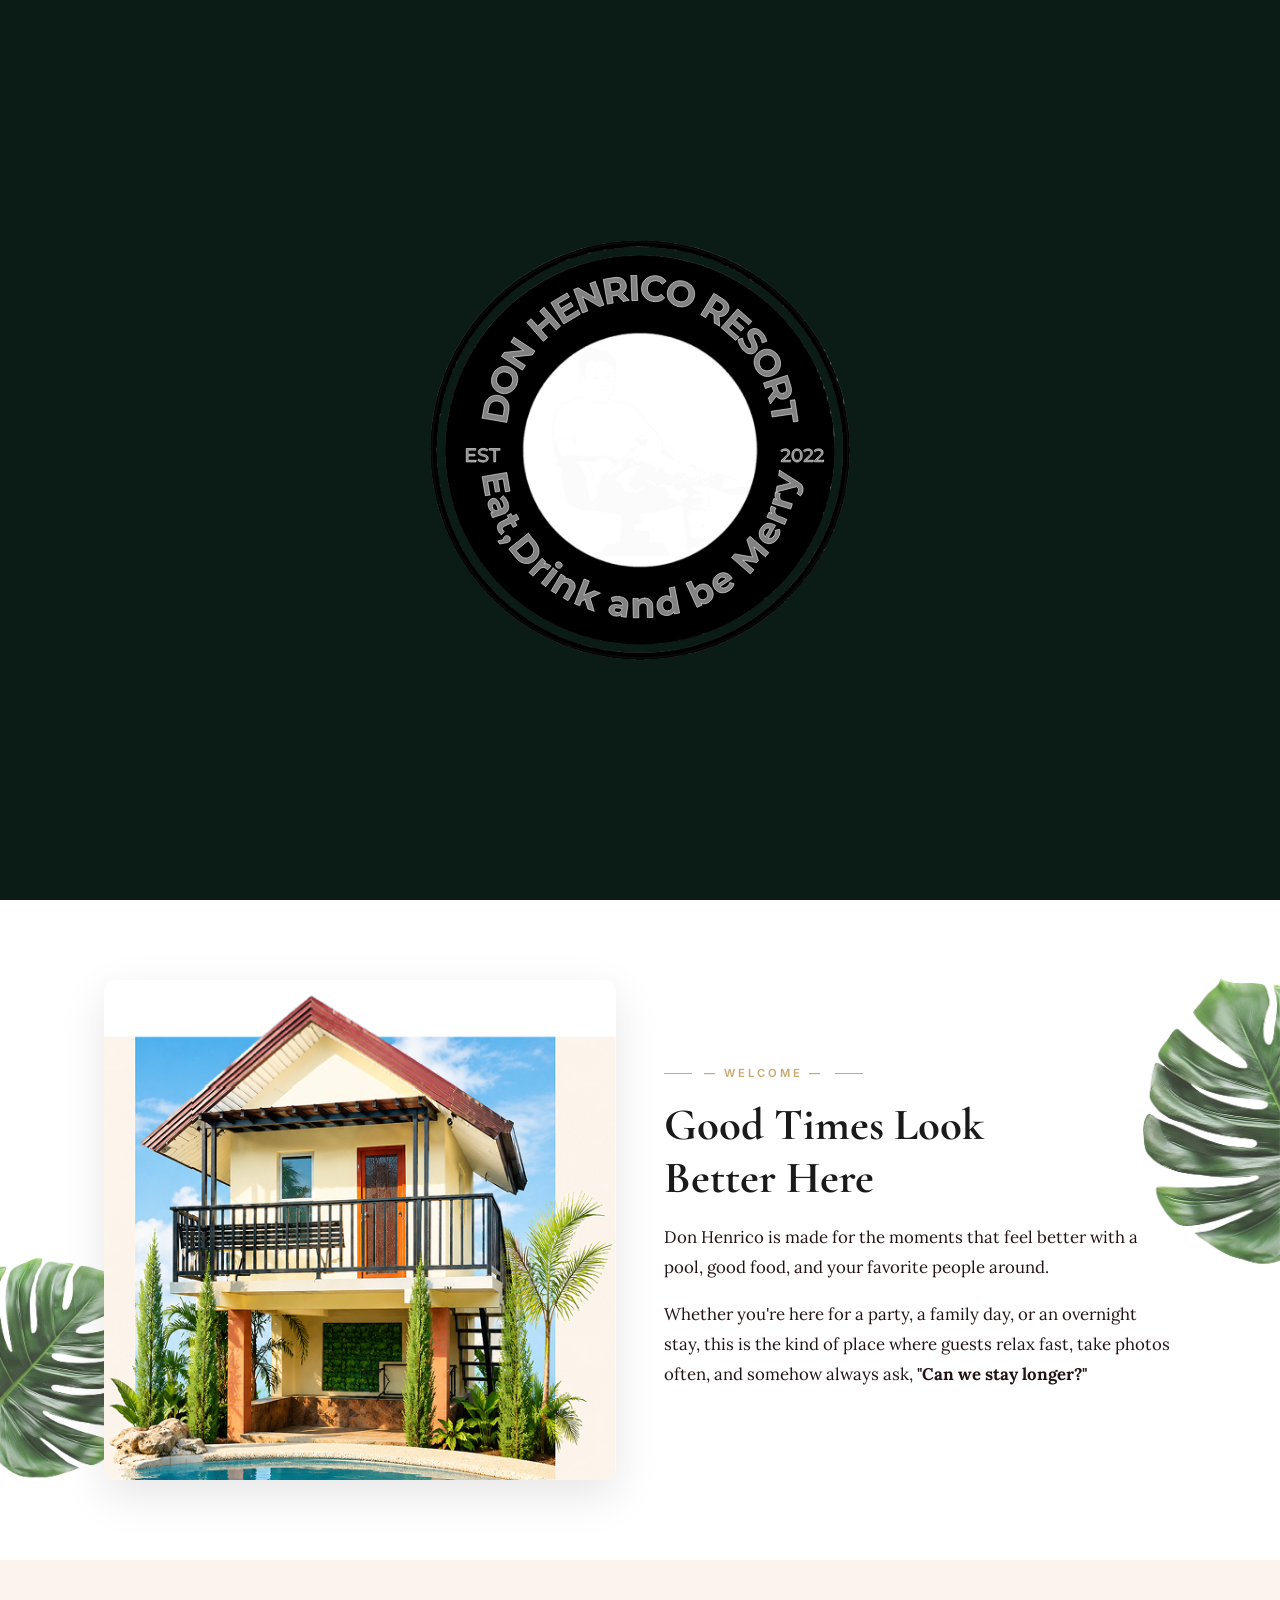
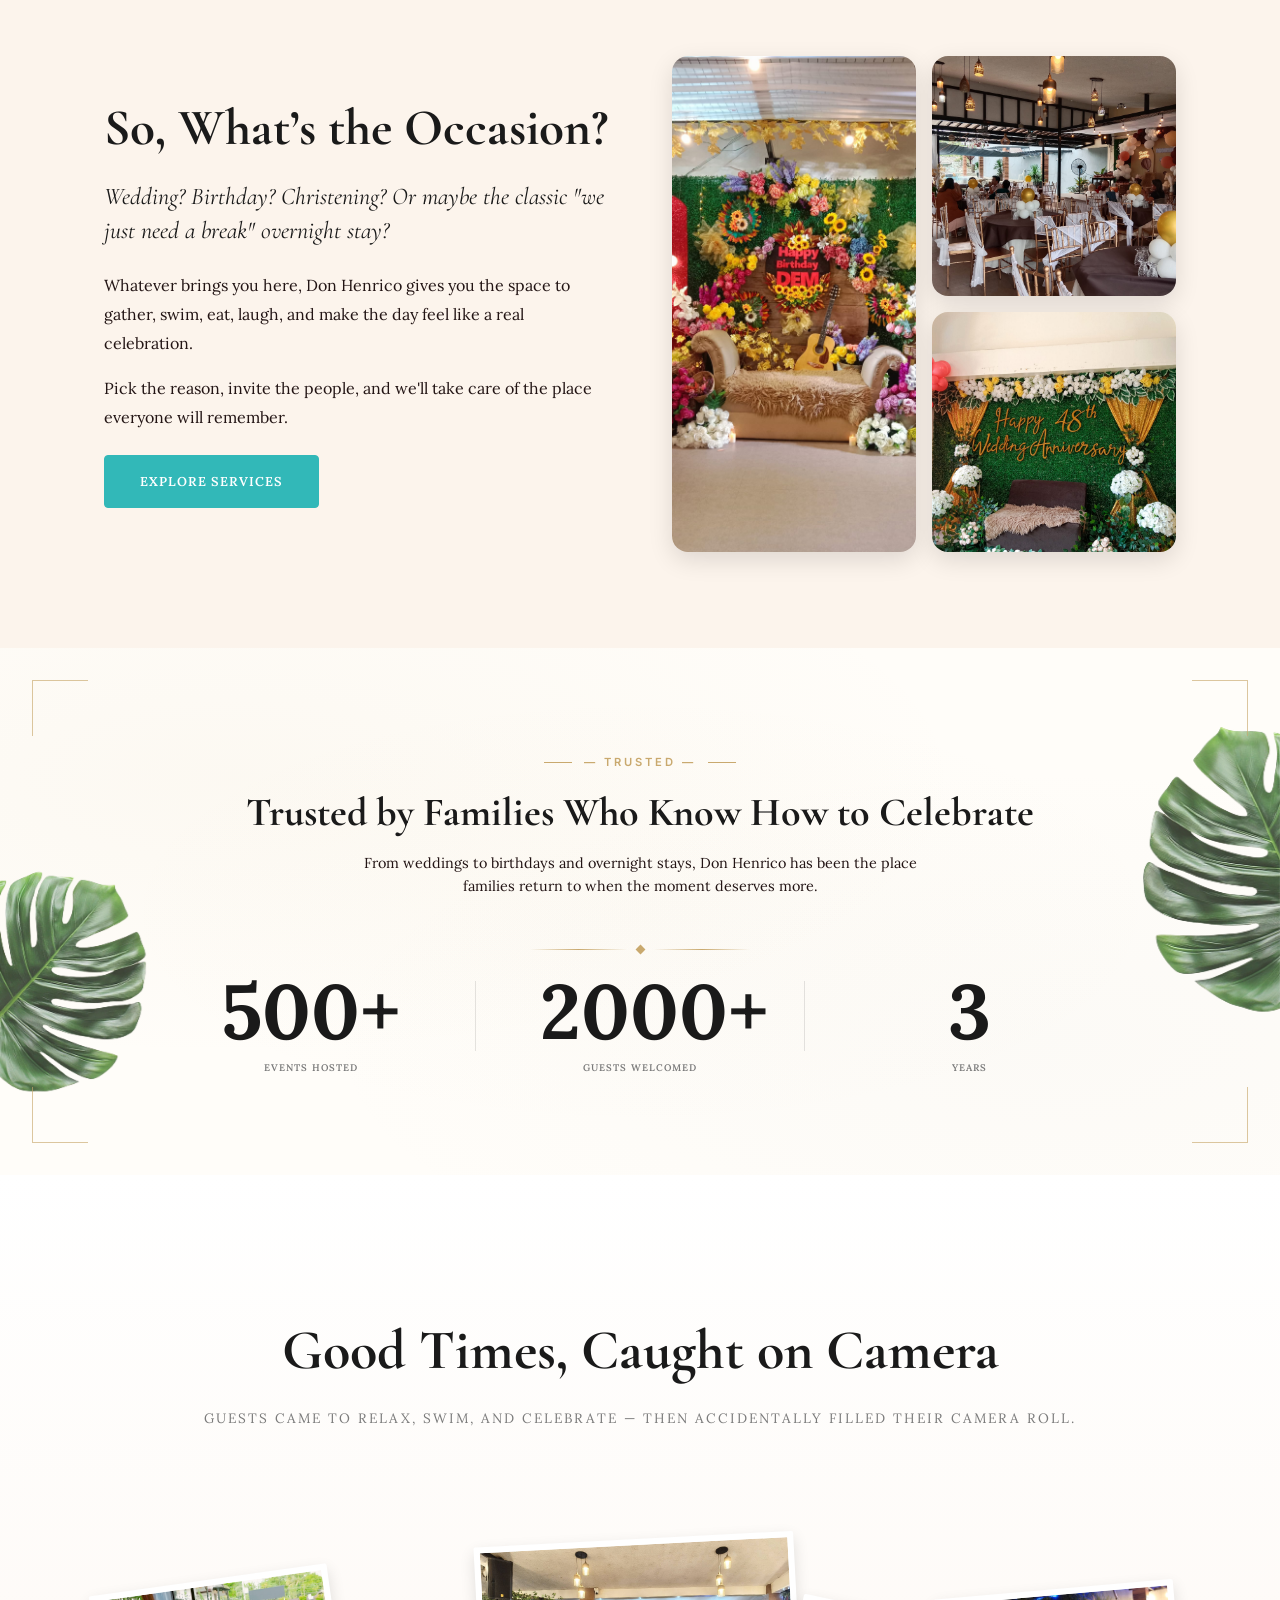
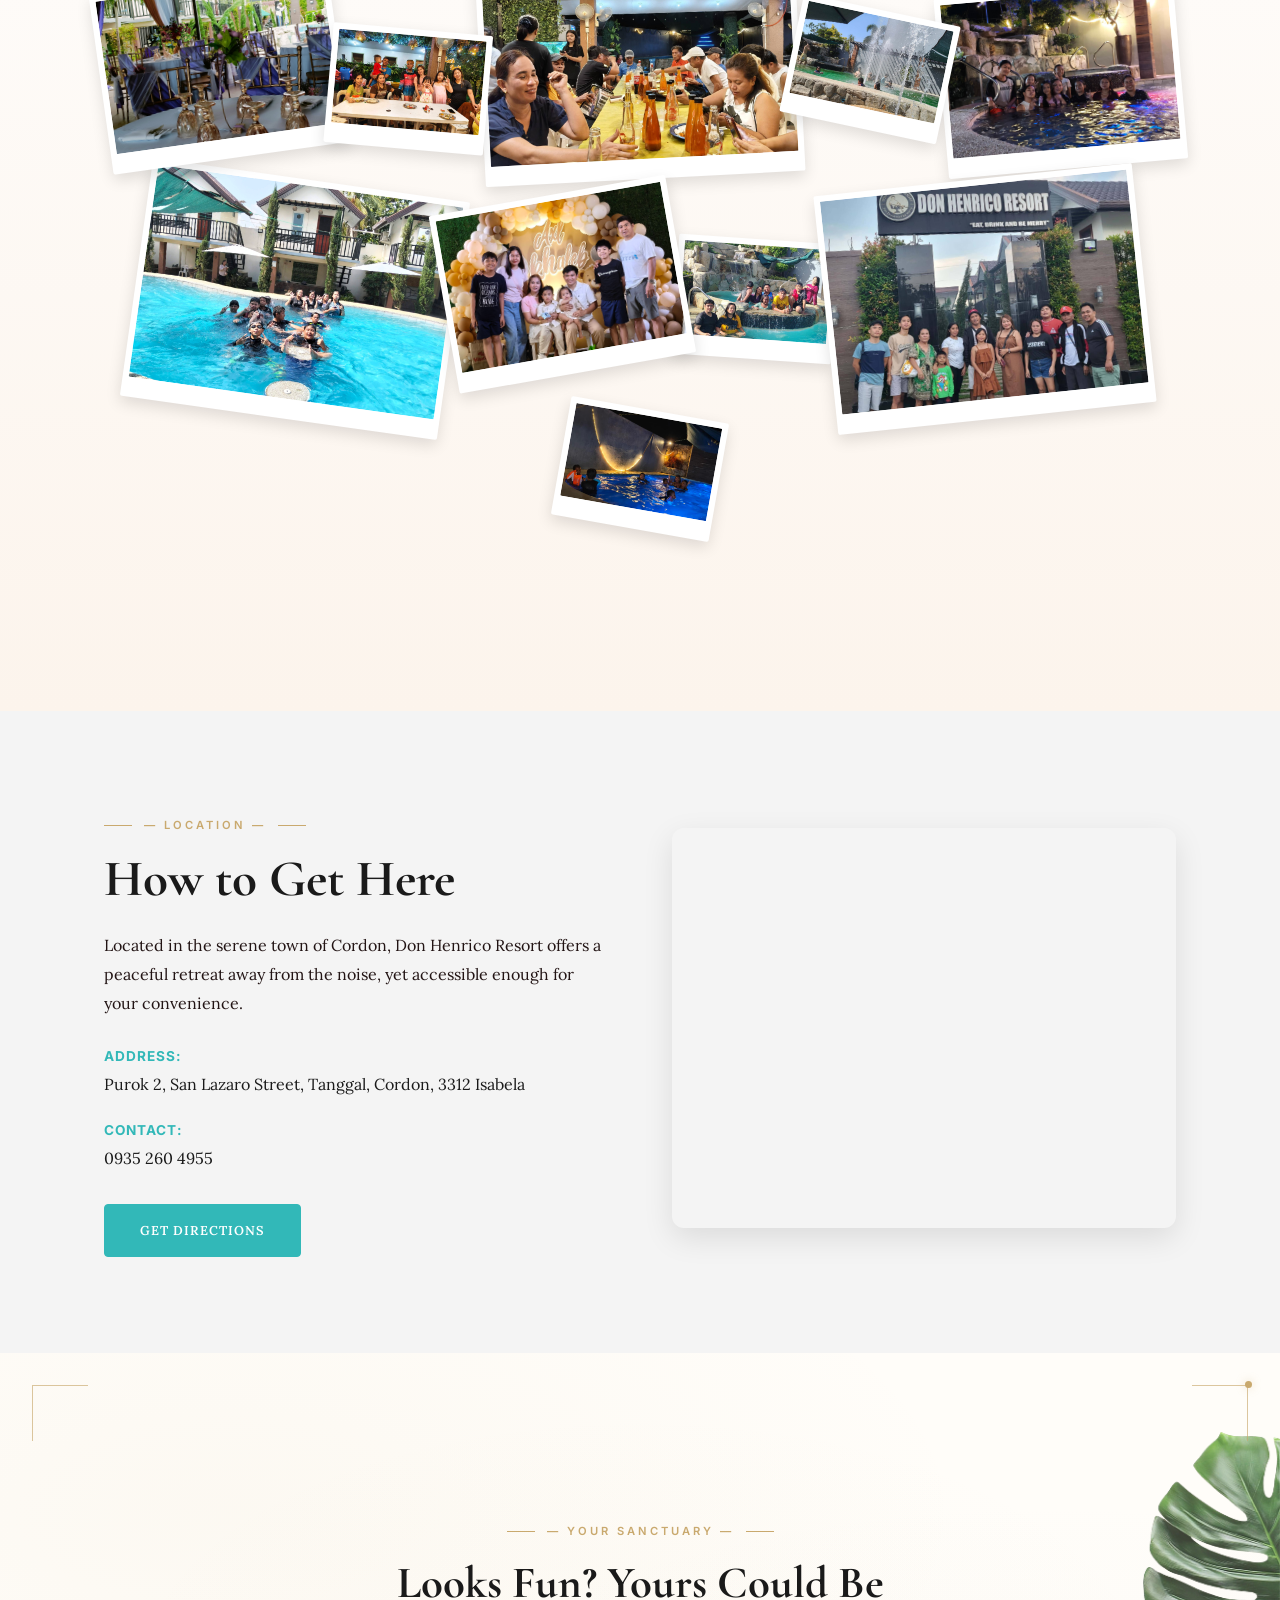
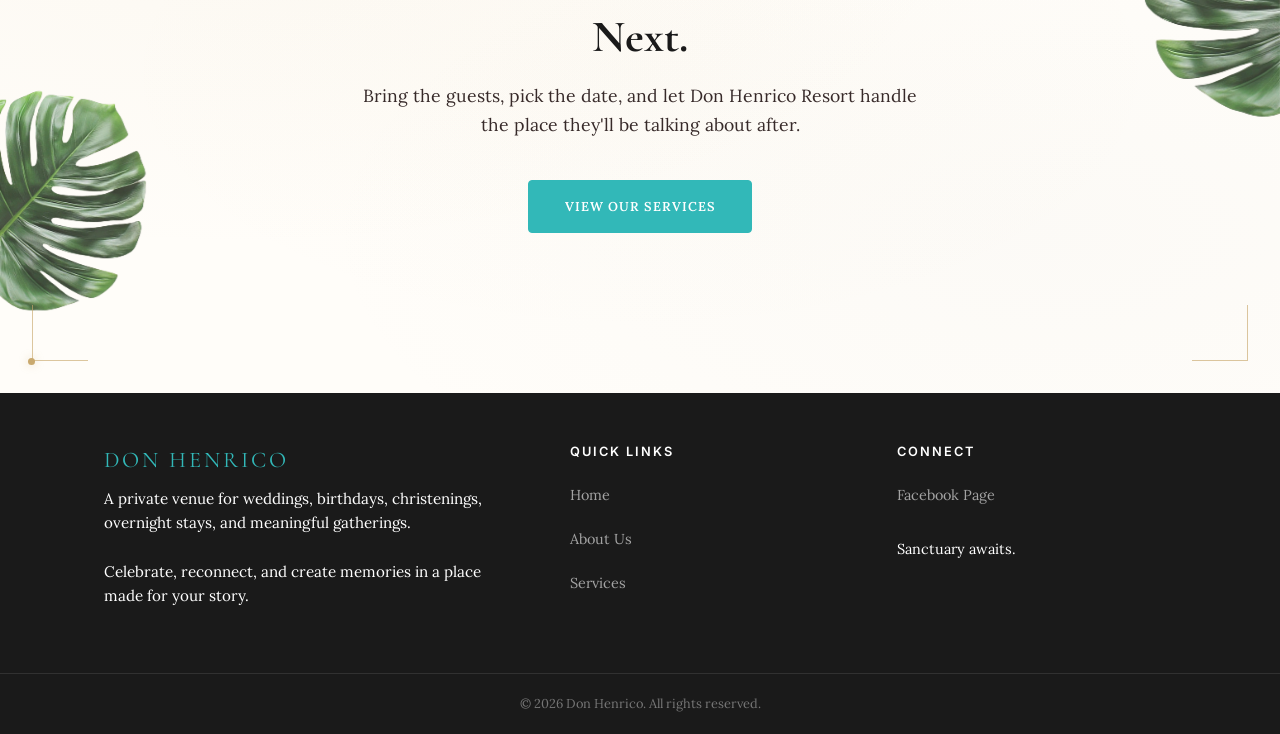
==== index.html @ f06bf3f4 "Update logo animation with white text and outer black line draw, clean up unused assets" ====
<!DOCTYPE html>
<html lang="en">

<head>
    <meta charset="UTF-8">
    <meta name="viewport" content="width=device-width, initial-scale=1.0">
    <title>Don Henrico Resort | Your Private Escape</title>
    <meta name="description"
        content="Create unforgettable memories at Don Henrico Resort. Premium wedding venues, birthday celebrations, and christening events in an intimate tropical setting.">
    <link rel="preconnect" href="https://fonts.googleapis.com">
    <link rel="preconnect" href="https://fonts.gstatic.com" crossorigin>
    <link
        href="https://fonts.googleapis.com/css2?family=Cormorant+Garamond:ital,wght@0,300;0,400;0,500;0,600;0,700;1,400;1,500;1,600&family=Lora:ital,wght@0,400;0,500;0,600;0,700;1,400;1,500&family=Inter:wght@500;600;700&display=swap"
        rel="stylesheet">
    <link rel="stylesheet" href="style.css">
    <script src="https://cdnjs.cloudflare.com/ajax/libs/gsap/3.12.5/gsap.min.js"></script>
    <script src="https://cdnjs.cloudflare.com/ajax/libs/gsap/3.12.5/ScrollTrigger.min.js"></script>
</head>

<body>
    <!-- ═══ LOADING SCREEN ═══ -->
    <!-- Each panel contains a FULL logo SVG positioned with its center at the
         panel's inner edge. overflow:hidden on the panel clips away the other
         half. Result: panels look like one centered logo, but each half slides
         off with its panel when they split. -->
    <div id="loader">
        <div id="loader-panel-left">
            <div class="loader-half loader-half-left">
                <img src="assets/logo.svg" alt="Don Henrico Resort" class="loader-svg-logo">
            </div>
        </div>
        <div id="loader-panel-right">
            <div class="loader-half loader-half-right">
                <img src="assets/logo.svg" alt="" class="loader-svg-logo" aria-hidden="true">
            </div>
        </div>
    </div>

    <!-- ═══ NAVBAR ═══ -->
    <header class="navbar" id="navbar">
        <a href="#" class="logo">DON<br>HENRICO<br>RESORT</a>
        <nav class="desktop-nav">
            <a href="index.html">Home</a>
            <a href="services.html">Services</a>
            <a href="about.html">About Us</a>
        </nav>
        <button class="hamburger" id="hamburger-btn" aria-label="Open menu" aria-expanded="false">
            <span></span>
            <span></span>
            <span></span>
        </button>
    </header>

    <!-- ═══ OVERLAY MENU ═══ -->
    <div class="nav-overlay" id="nav-overlay" aria-hidden="true">
        <button class="nav-overlay-close" id="nav-close" aria-label="Close menu">✕</button>
        <nav class="nav-overlay-links">
            <a href="index.html" class="nav-overlay-link">Home</a>
            <a href="services.html" class="nav-overlay-link">Services</a>
            <a href="about.html" class="nav-overlay-link">About Us</a>
        </nav>
    </div>


    <div class="smooth-wrapper">
        <main class="main-container">



            <section class="subpage-hero" id="welcome">
                <div class="hero-bg">
                    <video muted loop playsinline autoplay>
                        <source src="assets/video.mp4" type="video/mp4">
                    </video>
                </div>
                <div class="hero-content">
                    <span class="section-label center">— DON HENRICO RESORT</span>
                    <h1 class="hero-title">Give Your Guests Something Better Than &ldquo;See You There&rdquo;</h1>
                    <p class="hero-desc">Make them excited to show up &mdash; a private venue made for celebrations, bonding, swimming, and memories worth posting.</p>
                    <div class="hero-services-tags" style="justify-content:center;">
                        <span>Accommodation</span>
                        <span>•</span>
                        <span>Swimming</span>
                        <span>•</span>
                        <span>Events</span>
                        <span>•</span>
                        <span>Recreation</span>
                    </div>
                </div>
            </section>

            <!-- ═══ SECTION 3: ABOUT HIGHLIGHT ═══ -->
            <section class="welcome-section deco-section">
                <!-- Diagonal greenery (parallax) -->
                <img src="assets/leaf-right.png" alt="" class="deco-greenery-side deco-greenery-tr parallax-slow"
                    aria-hidden="true">
                <img src="assets/leaf-left.png" alt="" class="deco-greenery-side deco-greenery-bl parallax-slow"
                    aria-hidden="true">
                <div class="welcome-inner">
                    <div class="welcome-media">
                        <img src="assets/Group 12.png" alt="Don Henrico Resort View" loading="lazy">
                    </div>
                    <div class="welcome-text">
                        <span class="eyebrow-line">— Welcome —</span>
                        <h2>Good Times Look<br>Better Here</h2>
                        <p>Don Henrico is made for the moments that feel better with a pool, good food, and your
                            favorite people around.</p>
                        <p>Whether you're here for a party, a family day, or an overnight stay, this is the kind of
                            place where guests relax fast, take photos often, and somehow always ask, <strong>"Can we
                                stay longer?"</strong></p>
                    </div>
                </div>
            </section>

            <!-- ═══ SECTION 4: OCCASIONS ═══ -->
            <section class="occasions-section" id="occasions">
                <div class="occasions-inner">
                    <div class="occasions-text">
                        <h2>So, What’s the Occasion?</h2>
                        <p class="occ-intro"><em>Wedding? Birthday? Christening? Or maybe the classic "we just need a
                                break" overnight stay?</em></p>
                        <p>Whatever brings you here, Don Henrico gives you the space to gather, swim, eat, laugh, and
                            make the day feel like a real celebration.</p>
                        <p>Pick the reason, invite the people, and we'll take care of the place everyone will remember.
                        </p>
                        <a href="services.html" class="btn btn-primary" style="margin-top:0.5rem;">Explore Services</a>
                    </div>

                    <div class="occasions-collage">
                        <div class="occ-img occ-img-1"><img src="assets/bday.jpg" alt="Birthday"></div>
                        <div class="occ-img occ-img-2"><img src="assets/debut.jpg" alt="Debut"></div>
                        <div class="occ-img occ-img-3"><img src="assets/wedding.jpg" alt="Wedding"></div>
                    </div>
                </div>
            </section>

            <!-- ═══ SECTION 5: TRUSTED STATS ═══ -->
            <section class="stats-section deco-section deco-marble" id="stats">
                <!-- Diagonal greenery (parallax) -->
                <img src="assets/leaf-right.png" alt="" class="deco-greenery-side deco-greenery-tr parallax-slow"
                    aria-hidden="true">
                <img src="assets/leaf-left.png" alt="" class="deco-greenery-side deco-greenery-bl parallax-slow"
                    aria-hidden="true">
                <!-- Architectural corner brackets -->
                <span class="deco-corner deco-corner-tl"></span>
                <span class="deco-corner deco-corner-tr"></span>
                <span class="deco-corner deco-corner-bl"></span>
                <span class="deco-corner deco-corner-br"></span>

                <div class="stats-inner">
                    <div style="text-align:center;">
                        <span class="eyebrow-line">— Trusted —</span>
                    </div>
                    <h2 class="stats-heading">Trusted by Families Who Know How to Celebrate</h2>
                    <p class="stats-subtext">From weddings to birthdays and overnight stays, Don Henrico has been the
                        place families return to when the moment deserves more.</p>
                    <div class="section-divider">
                        <div class="sd-line"></div>
                        <div class="sd-diamond"></div>
                        <div class="sd-line"></div>
                    </div>
                    <div class="stats-row">
                        <div class="stat-block">
                            <span class="stat-number">500+</span>
                            <span class="stat-label">Events Hosted</span>
                        </div>
                        <div class="stat-divider"></div>
                        <div class="stat-block">
                            <span class="stat-number">2000+</span>
                            <span class="stat-label">Guests Welcomed</span>
                        </div>
                        <div class="stat-divider"></div>
                        <div class="stat-block">
                            <span class="stat-number">3</span>
                            <span class="stat-label">Years</span>
                        </div>
                    </div>
                </div>
            </section>

            <section class="gallery-section" id="gallery">
                <div class="gallery-container">
                    <h2 class="gallery-title">Good Times, Caught on Camera</h2>
                    <p class="gallery-subtitle">Guests came to relax, swim, and celebrate — then accidentally filled
                        their camera roll.</p>
                    <div class="gallery-scatter" id="gallery-scatter">
                        <div class="scatter-item pos-1 size-m"><img src="assets/gallery1.jpg" alt="Gallery 1"></div>
                        <div class="scatter-item pos-2 size-s"><img src="assets/gallery2.jpg" alt="Gallery 2"></div>
                        <div class="scatter-item pos-3 size-l"><img src="assets/gallery3.jpg" alt="Gallery 3"></div>
                        <div class="scatter-item pos-4 size-s"><img src="assets/gallery4.jpg" alt="Gallery 4"></div>
                        <div class="scatter-item pos-5 size-m"><img src="assets/gallery 5.jpg" alt="Gallery 5"></div>
                        <div class="scatter-item pos-6 size-l"><img src="assets/gallery6.jpg" alt="Gallery 6"></div>
                        <div class="scatter-item pos-7 size-m"><img src="assets/gallery7.jpg" alt="Gallery 7"></div>
                        <div class="scatter-item pos-8 size-s"><img src="assets/gallery8.jpg" alt="Gallery 8"></div>
                        <div class="scatter-item pos-9 size-l"><img src="assets/gallery9.jpg" alt="Gallery 9"></div>
                        <div class="scatter-item pos-10 size-s"><img src="assets/gallery10.jpg" alt="Gallery 10"></div>
                    </div>
                </div>
            </section>

            <!-- ═══ SECTION 6: LOCATION ═══ -->
            <section class="location-section deco-section" id="location">
                <div class="location-inner">
                    <div class="location-text">
                        <span class="eyebrow-line">— Location —</span>
                        <h2>How to Get Here</h2>
                        <p>Located in the serene town of Cordon, Don Henrico Resort offers a peaceful retreat away from
                            the noise, yet accessible enough for your convenience.</p>
                        <div class="contact-details">
                            <p><strong>Address:</strong><br>Purok 2, San Lazaro Street, Tanggal, Cordon, 3312 Isabela
                            </p>
                            <p><strong>Contact:</strong><br>0935 260 4955</p>
                        </div>
                        <a href="https://www.google.com/maps/dir/?api=1&destination=Don+Henrico+Resort,+Cordon,+Isabela"
                            target="_blank" class="btn btn-primary" style="margin-top: 1rem;">Get Directions</a>
                    </div>
                    <div class="location-map">
                        <iframe
                            src="https://maps.google.com/maps?q=Don+Henrico+Resort,+Cordon,+Isabela&t=&z=15&ie=UTF8&iwloc=&output=embed"
                            width="100%" height="400"
                            style="border:0; border-radius: 12px; box-shadow: 0 10px 30px rgba(0,0,0,0.1);"
                            allowfullscreen="" loading="lazy" referrerpolicy="no-referrer-when-downgrade"></iframe>
                    </div>
                </div>
            </section>

            <section class="cta-section deco-section deco-marble" id="experience">
                <!-- Diagonal greenery (parallax) -->
                <img src="assets/leaf-right.png" alt="" class="deco-greenery-side deco-greenery-tr parallax-slow"
                    aria-hidden="true">
                <img src="assets/leaf-left.png" alt="" class="deco-greenery-side deco-greenery-bl parallax-slow"
                    aria-hidden="true">
                <!-- Corner brackets + gold pins -->
                <span class="deco-corner deco-corner-tl"></span>
                <span class="deco-corner deco-corner-tr"></span>
                <span class="deco-corner deco-corner-bl"></span>
                <span class="deco-corner deco-corner-br"></span>
                <span class="deco-pin deco-pin-tr"></span>
                <span class="deco-pin deco-pin-bl"></span>

                <div class="cta-content">
                    <span class="eyebrow-line">— Your Sanctuary —</span>
                    <h2 class="cta-heading">Looks Fun? Yours Could Be Next.</h2>
                    <p class="cta-subtext">Bring the guests, pick the date, and let Don Henrico Resort handle the place
                        they'll be talking about after.</p>
                    <div class="cta-buttons">
                        <a href="services.html" class="btn btn-primary">View Our Services</a>
                    </div>
                </div>
            </section>

        </main>
    </div>

    <!-- ═══ LIGHTBOX ═══ -->
    <div class="lightbox" id="lightbox" aria-hidden="true">
        <button class="lightbox-close" id="lightbox-close" aria-label="Close lightbox">✕</button>
        <button class="lightbox-prev" id="lightbox-prev" aria-label="Previous image">‹</button>
        <button class="lightbox-next" id="lightbox-next" aria-label="Next image">›</button>
        <img class="lightbox-img" id="lightbox-img" src="" alt="">
    </div>

    <!-- ═══ FOOTER ═══ -->
    <footer id="contact">
        <div class="footer-inner">
            <div class="footer-brand">
                <h2>DON HENRICO</h2>
                <p>
                    A private venue for weddings, birthdays, christenings, overnight stays, and meaningful
                    gatherings.<br><br>
                    Celebrate, reconnect, and create memories in a place made for your story.
                </p>
            </div>
            <div class="footer-links">
                <h4>Quick Links</h4>
                <a href="index.html">Home</a>
                <a href="about.html">About Us</a>
                <a href="services.html">Services</a>
            </div>
            <div class="footer-contact">
                <h4>Connect</h4>
                <a href="https://www.facebook.com/donhresort" target="_blank">Facebook Page</a>
                <p class="footer-note">Sanctuary awaits.</p>
            </div>
        </div>
        <div class="footer-bottom">
            <p>&copy; 2026 Don Henrico. All rights reserved.</p>
        </div>
    </footer>

    <script src="script.js"></script>
</body>

</html>
---- style.css ----
:root {
    --primary: #32B8B8;
    --primary-glow: rgba(50,184,184,0.3);
    --bg-dark: #FFFFFF;
    --bg-section: #FCF4EC;
    --bg-card: #F4F4F4;
    --text-dark: #1A1A1A;
    --text-body: #221414;
    --text-muted: #7a7a7a;
    /* Boutique-hotel / wedding-magazine pairing — all serif body, clean labels */
    --font-heading: 'Cormorant Garamond', 'Times New Roman', serif;
    --font-body:    'Lora', Georgia, serif;
    --font-nav:     'Cormorant Garamond', serif;
    --font-accent:  'Lora', serif;
    --font-label:   'Inter', -apple-system, sans-serif;
    --gate-color: #0a1c15;
    --overlay-bg: rgba(26,29,36,0.97);
    --edge: clamp(16px, 5%, 80px);
}
* { margin:0; padding:0; box-sizing:border-box; }
html, body { max-width: 100%; overflow-x: hidden; margin: 0; padding: 0; }
html { scroll-behavior: smooth; scroll-padding-top: 70px; }
body { font-family: var(--font-body); background: var(--bg-dark); color: var(--text-dark); line-height: 1.7; -webkit-font-smoothing: antialiased; font-size: 16px; position: relative; }
body.page-sub { background: #fff; }

/* â”€â”€â”€ Buttons â”€â”€â”€ */
/* ——— Buttons ——— */
.btn { display:inline-flex; align-items:center; justify-content:center; padding:0.9rem 2.2rem; background:var(--primary); color:#fff; text-decoration:none; text-transform:uppercase; letter-spacing:1px; font-size:0.8rem; font-weight:600; border:1px solid var(--primary); min-height:48px; transition:all 0.3s; cursor:pointer; font-family:var(--font-body); border-radius:4px; }
.btn:hover { background:var(--text-dark); border-color:var(--text-dark); color:#fff; transform:translateY(-2px); box-shadow:0 8px 25px rgba(0,0,0,.15); }
.btn:active { transform:scale(0.96); transition-duration:0.1s; }
.btn-outline { background:transparent; color:var(--text-dark); border-color:rgba(0,0,0,.2); }
.btn-outline:hover { background:var(--text-dark); color:#fff; border-color:var(--text-dark); }
.section-label { display:block; font-family:var(--font-label); color:var(--primary); font-size:0.75rem; letter-spacing:3px; text-transform:uppercase; margin-bottom:1.5rem; font-weight:600; text-shadow: 0 1px 2px rgba(0,0,0,0.05); }
.section-label.center { text-align:center; }

/* ——— Navbar ——— */
.navbar { position:fixed; top:0; left:0; width:100%; padding:1rem var(--edge); display:flex; justify-content:space-between; align-items:center; z-index:2000; transition:background-color 0.4s, padding 0.4s; background: transparent; }
.page-sub .navbar,
.navbar.scrolled { background:rgba(26,29,36,.98); backdrop-filter:blur(12px); -webkit-backdrop-filter:blur(12px); border-bottom:1px solid rgba(255,255,255,.05); }
.page-sub .navbar .desktop-nav a,
.navbar.scrolled .desktop-nav a { color:#f5f5f5; }
.page-sub .navbar .desktop-nav a:hover:not(.btn),
.navbar.scrolled .desktop-nav a:hover:not(.btn) { color:var(--primary); }
.page-sub .navbar .hamburger span,
.navbar.scrolled .hamburger span { background:#f5f5f5; }
.page-sub .navbar .btn,
.navbar.scrolled .btn { border-color:var(--primary); color:#fff; background:var(--primary); }
/* Navbar circle logo — same shape as loader logo so the fly transition lands seamlessly */
.logo {
    width: 40px;
    height: 40px;
    border-radius: 50%;
    border: 1.5px solid #c9a96e;
    color: #c9a96e;
    display: flex;
    align-items: center;
    justify-content: center;
    font-family: var(--font-heading);
    font-size: 4.5px;
    font-weight: 800;
    letter-spacing: 0.3px;
    line-height: 1.2;
    text-align: center;
    text-decoration: none;
    flex-shrink: 0;
    transition: transform 0.3s, color 0.4s, border-color 0.4s;
}
.logo:hover { transform: scale(1.05); }
body:not(.page-sub) .navbar:not(.scrolled) .hamburger span { background: #fff; }
.desktop-nav { display:none; gap:2.5rem; align-items:center; }
.desktop-nav a { font-family:var(--font-nav); color:var(--text-body); text-decoration:none; font-size:0.85rem; letter-spacing:2px; text-transform:uppercase; transition:color 0.3s; }
.desktop-nav a:hover:not(.btn) { color:var(--primary); }
.desktop-nav .nav-active { color:var(--primary); }

/* â”€â”€â”€ Hamburger â”€â”€â”€ */
.hamburger { display:flex; flex-direction:column; justify-content:center; gap:5px; width:48px; height:48px; background:none; border:none; cursor:pointer; padding:12px; z-index:2001; }
.hamburger span { display:block; width:100%; height:2px; background:var(--text-dark); transition:all 0.3s; transform-origin:center; }
.hamburger.active span:nth-child(1) { transform:rotate(45deg) translate(5px,5px); }
.hamburger.active span:nth-child(2) { opacity:0; }
.hamburger.active span:nth-child(3) { transform:rotate(-45deg) translate(5px,-5px); }

/* â”€â”€â”€ Overlay â”€â”€â”€ */
.nav-overlay { position:fixed; inset:0; z-index:3000; background:var(--overlay-bg); backdrop-filter:blur(20px); -webkit-backdrop-filter:blur(20px); display:flex; flex-direction:column; align-items:center; justify-content:center; gap:1rem; opacity:0; visibility:hidden; transition:opacity 0.4s, visibility 0.4s; }
.nav-overlay.active { opacity:1; visibility:visible; }
.nav-overlay-close { position:absolute; top:1rem; right:1rem; width:48px; height:48px; background:none; border:none; color:#fff; font-size:1.8rem; cursor:pointer; }
.nav-overlay-links { display:flex; flex-direction:column; align-items:center; gap:0.5rem; }
.nav-overlay-link { font-family:var(--font-heading); font-size:clamp(1.8rem,5vw,2.5rem); color:rgba(255,255,255,.7); text-decoration:none; letter-spacing:2px; transition:color 0.3s, transform 0.3s; padding:0.5rem 1rem; transform:translateY(20px); opacity:0; }
.nav-overlay.active .nav-overlay-link { transform:translateY(0); opacity:1; }
.nav-overlay.active .nav-overlay-link:nth-child(1) { transition-delay:0.1s; }
.nav-overlay.active .nav-overlay-link:nth-child(2) { transition-delay:0.15s; }
.nav-overlay.active .nav-overlay-link:nth-child(3) { transition-delay:0.2s; }
.nav-overlay.active .nav-overlay-link:nth-child(4) { transition-delay:0.25s; }
.nav-overlay.active .nav-overlay-link:nth-child(5) { transition-delay:0.3s; }
.nav-overlay-link:hover { color:var(--primary); }
.nav-overlay-cta { margin-top:auto; margin-bottom:3rem; transform:translateY(20px); opacity:0; transition:all 0.3s 0.35s; }
.nav-overlay.active .nav-overlay-cta { transform:translateY(0); opacity:1; }




/* ——— Hero Banner ——— */
.hero-banner { position:relative; width:100%; height:100vh; min-height:500px; overflow:hidden; display:flex; align-items:flex-start; justify-content:flex-start; padding: 80px var(--edge) 2rem; isolation:isolate; }
.hero-bg { position:absolute; inset:0; }
.hero-bg img { width:100%; height:100%; object-fit:cover; object-position:center center; }
.hero-gradient { position:absolute; inset:0; background: linear-gradient(to bottom, rgba(10,10,20,0.45) 0%, rgba(10,10,20,0.15) 40%, transparent 100%); z-index:1; }
.hero-text { position:relative; z-index:2; max-width:800px; color:#fff; width: 100%; }
.hero-content-glass { padding: 2rem; background: rgba(0,0,0,0.12); backdrop-filter: blur(8px); -webkit-backdrop-filter: blur(8px); border-radius: 16px; border: 1px solid rgba(255,255,255,0.08); box-shadow: 0 10px 30px rgba(0,0,0,0.15); animation: fadeInHero 0.8s ease-out; }
@keyframes fadeInHero { from { opacity: 0; transform: translateY(20px); } to { opacity: 1; transform: translateY(0); } }
.hero-title { font-family:var(--font-heading); font-size:clamp(1.8rem,6vw,3.5rem); font-weight:700; color:#fff; line-height:1.2; margin-bottom:0.8rem; text-shadow: 0 2px 10px rgba(0,0,0,0.2); }
.hero-tagline { font-family:var(--font-body); font-size:clamp(0.9rem,2.2vw,1.1rem); color:rgba(255,255,255,0.9); font-weight:300; line-height:1.6; margin-bottom:0; }
.hero-cta-row { display:flex; gap:1rem; flex-wrap:wrap; }
.hero-services-tags { display:flex; gap:1rem; margin:1rem 0 1.5rem; font-size:0.65rem; letter-spacing:1px; text-transform:uppercase; color:rgba(255,255,255,0.6); font-weight:500; justify-content:flex-start; flex-wrap:wrap; }
.hero-cta-group { display:flex; gap:0.8rem; flex-wrap:wrap; }
.hero-cta-group .btn { padding:0.8rem 1.5rem; font-size:0.85rem; }
.btn-outline-light { background:transparent; color:#fff; border-color:rgba(255,255,255,0.5); }
.btn-outline-light:hover { background:#fff; color:var(--text-dark); border-color:#fff; }

@media (max-width: 1023px) {
    .hero-content-glass { padding: 1rem 1.2rem; }
    .hero-title { font-size: clamp(1.4rem, 5vw, 2rem); margin-bottom: 0.4rem; }
    .hero-tagline { font-size: 0.82rem; line-height: 1.5; }
    .hero-services-tags { margin: 0.5rem 0 0.75rem; gap: 0.5rem; }
    .hero-cta-group { gap: 0.6rem; }
    .hero-cta-group .btn { padding: 0.65rem 1.1rem; font-size: 0.78rem; }
}

/* ——— Welcome Section (About Highlight) ——— */
.welcome-section { padding:5rem 0; background:#fff; }
.welcome-inner { max-width:1200px; margin:0 auto; padding:0 var(--edge); display:grid; grid-template-columns:1fr; gap:2.5rem; align-items:center; }
.welcome-media { border-radius:12px; overflow:hidden; box-shadow: 0 15px 45px rgba(0,0,0,0.1); }
.welcome-media img { width:100%; height:auto; max-height:400px; object-fit:cover; display:block; transition:transform 0.5s; }
.welcome-media:hover img { transform:scale(1.03); }
.welcome-text h2 { font-family:var(--font-heading); font-size:clamp(1.8rem, 5vw, 2.8rem); font-weight:800; color:var(--text-dark); margin-bottom:1rem; line-height:1.2; }
.welcome-text p { color:var(--text-body); font-size:clamp(0.95rem, 2.2vw, 1.05rem); line-height:1.8; margin-bottom:1rem; }
.welcome-text .btn { margin-top:0.5rem; }

@media (min-width: 1024px) {
    .welcome-inner { grid-template-columns: 1fr 1fr; gap:4rem; }
    .welcome-media img { max-height:500px; }
}

/* ——— Service Cards (Home Page) ——— */
.service-card-new { display:block; text-decoration:none; background:#fff; border-radius:12px; overflow:hidden; transition:transform 0.4s, box-shadow 0.4s; box-shadow: 0 5px 15px rgba(0,0,0,0.05); }
.service-card-new:hover { transform:translateY(-10px); box-shadow: 0 20px 40px rgba(0,0,0,0.1); }
.service-card-new img { width:100%; aspect-ratio:4/3; object-fit:cover; display:block; }
.service-card-new h3 { padding:1rem 0.5rem; text-align:center; font-family:var(--font-nav); font-size:0.95rem; color:var(--text-dark); margin:0; letter-spacing:1px; }

/* ——— Occasions Section ——— */
.occasions-section { padding:6rem 0; background:var(--bg-section); }
.occasions-inner { max-width:1200px; margin:0 auto; padding:0 var(--edge); display:grid; grid-template-columns:1fr; gap:4rem; align-items:center; }
.occasions-text h2 { font-family:var(--font-heading); font-size:clamp(2rem, 5vw, 3.2rem); font-weight:800; color:var(--text-dark); margin-bottom:1.5rem; line-height:1.1; }
.occasions-text .occ-intro { font-family:var(--font-heading); font-size:clamp(1.2rem, 3vw, 1.5rem); color:var(--text-dark); margin-bottom:1.5rem; line-height:1.4; }
.occasions-text p { color:var(--text-body); font-size:1rem; line-height:1.8; margin-bottom:1rem; }
.occasions-collage { display:grid; grid-template-columns:1fr 1fr; grid-template-rows:200px 200px; gap:12px; width:100%; height:auto; }
.occ-img { border-radius:16px; overflow:hidden; box-shadow:0 8px 24px rgba(0,0,0,0.12); transition:transform 0.4s; }
.occ-img img { width:100%; height:100%; object-fit:cover; display:block; }
.occ-img:hover { transform:scale(1.03); }
.occ-img-1 { grid-column:1; grid-row:1 / 3; }
.occ-img-2 { grid-column:2; grid-row:1; }
.occ-img-3 { grid-column:2; grid-row:2; }

/* â”€â”€â”€ Service Modal â”€â”€â”€ */
.service-modal { position:fixed; inset:0; z-index:4000; display:flex; align-items:flex-end; justify-content:center; opacity:0; visibility:hidden; transition:opacity 0.3s, visibility 0.3s; }
.service-modal.active { opacity:1; visibility:visible; }
.service-modal-backdrop { position:absolute; inset:0; background:rgba(0,0,0,.6); backdrop-filter:blur(8px); }
.service-modal-card { position:relative; z-index:2; background:#fff; width:100%; max-height:90vh; border-radius:20px 20px 0 0; overflow-y:auto; transform:translateY(100%); transition:transform 0.4s cubic-bezier(0.16,1,0.3,1); }
.service-modal.active .service-modal-card { transform:translateY(0); }
.service-modal-close { position:absolute; top:1rem; right:1rem; width:40px; height:40px; background:rgba(0,0,0,.5); border:none; color:#fff; font-size:1.2rem; cursor:pointer; border-radius:50%; z-index:5; display:flex; align-items:center; justify-content:center; }
.service-modal-hero { height:220px; overflow:hidden; }
.service-modal-hero img { width:100%; height:100%; object-fit:cover; }
.service-modal-body { padding:2rem 1.5rem 3rem; }
.service-modal-body h2 { font-family:var(--font-heading); font-size:1.8rem; font-weight:800; margin-bottom:0.8rem; }
.service-modal-body p { color:var(--text-body); font-size:0.95rem; line-height:1.7; margin-bottom:1.5rem; }
.service-modal-features { list-style:none; display:grid; grid-template-columns:1fr 1fr; gap:0.6rem; margin-bottom:2rem; }
.service-modal-features li { display:flex; align-items:center; gap:0.5rem; font-size:0.9rem; color:var(--text-body); }
.service-modal-features li::before { content:'\2713'; color:var(--primary); font-weight:700; }
.service-modal-cta { width:100%; }

/* ─── Subpage Hero ─── */
.subpage-hero { position:relative; width:100%; height:75vh; min-height:450px; display:flex; align-items:center; justify-content:center; overflow:hidden; color:#fff; text-align:center; padding: 120px var(--edge) 60px; }
.subpage-hero .hero-bg { position:absolute; inset:0; z-index:1; }
.subpage-hero .hero-bg img,
.subpage-hero .hero-bg video { position:absolute; inset:0; width:100%; height:100%; object-fit:cover; filter: brightness(0.6); object-position: center; }
.subpage-hero .hero-content { position:relative; z-index:2; max-width:720px; padding:1.5rem 1.75rem; background: rgba(0,0,0,0.28); backdrop-filter: blur(8px); -webkit-backdrop-filter: blur(8px); border-radius: 16px; border: 1px solid rgba(255,255,255,0.08); }
#welcome.subpage-hero .hero-content { max-width:680px; padding:1.5rem 1.5rem; }
.subpage-hero .hero-title { font-family:var(--font-heading); font-size:clamp(1.6rem, 4.5vw, 3rem); font-weight:700; margin-bottom:0.75rem; color: #fff; line-height: 1.15; letter-spacing: -0.01em; }
.subpage-hero .hero-desc { font-size:clamp(0.9rem, 2.5vw, 1.2rem); font-weight:300; opacity:0.9; letter-spacing: 1px; margin-bottom:0; }
#welcome.subpage-hero { height:100vh; height:100dvh; min-height:500px; }
#welcome .hero-services-tags { margin:1rem 0 1.2rem; }

/* ─── Values Section ─── */
.values-section { padding:6rem 0; background:#fff; }
.values-grid { display:grid; grid-template-columns:1fr; gap:3rem; max-width:1200px; margin:0 auto; padding:0 var(--edge); }
.value-card { text-align:center; padding:2rem; background:var(--bg-section); border-radius:12px; }
.value-card h3 { font-family:var(--font-heading); font-size:1.8rem; margin-bottom:1rem; color:var(--text-dark); }
.value-card p { font-size:1rem; color:var(--text-body); line-height:1.7; }

/* ─── Services Section ─── */
.services-section { padding: 3rem 0 6rem; background: #fff; }
.services-description { text-align:center; max-width: 650px; margin: 0 auto 5rem; color: var(--text-body); line-height: 1.8; font-size: 1.15rem; font-family: var(--font-heading); }

/* ─── Services Grid V2 ─── */
.services-grid-v2 { display:grid; grid-template-columns: repeat(2, 1fr); gap: 1rem; max-width: 1200px; margin: 0 auto; padding: 0 var(--edge); }
.service-card-v2 { background: #fff; border-radius: 12px; overflow: hidden; box-shadow: 0 4px 20px rgba(0,0,0,0.03); transition: all 0.4s ease; cursor: pointer; border: 1px solid rgba(0,0,0,0.06); display: flex; flex-direction: column; }
.service-card-v2:hover { transform: translateY(-8px); box-shadow: 0 15px 40px rgba(0,0,0,0.08); border-color: var(--primary); }
.service-card-v2 .card-image { height: 120px; overflow: hidden; }
.service-card-v2 .card-image img { width: 100%; height: 100%; object-fit: cover; transition: transform 0.6s cubic-bezier(0.16, 1, 0.3, 1); }
.service-card-v2:hover .card-image img { transform: scale(1.08); }
.service-card-v2 .card-content { padding: 1rem; flex-grow: 1; display: flex; flex-direction: column; }
.service-card-v2 h3 { font-family: var(--font-heading); font-size: 1.1rem; margin-bottom: 0.3rem; color: var(--text-dark); font-weight: 700; }
.service-card-v2 p { font-size: 0.8rem; color: var(--text-body); line-height: 1.5; margin-bottom: 0.8rem; flex-grow: 1; }
.service-card-v2 .card-footer { font-size: 0.7rem; letter-spacing: 1px; text-transform: uppercase; color: #1A1A1A; font-weight: 700; display: flex; align-items: center; gap: 0.5rem; }
.service-card-v2 .card-footer::after { content: '→'; transition: transform 0.3s; }
.service-card-v2:hover .card-footer::after { transform: translateX(4px); }

@media (min-width: 1024px) {
    .services-grid-v2 { grid-template-columns: repeat(4, 1fr); gap: 2rem; }
    .service-card-v2 .card-image { height: 200px; }
    .service-card-v2 h3 { font-size: 1.4rem; }
    .service-card-v2 p { font-size: 0.95rem; }
    .values-grid { grid-template-columns: repeat(3, 1fr); }
}

/* ─── Modal Specific Components (Booking & Amenities) ─── */
.service-modal-grid { display:grid; grid-template-columns:1fr; gap:2rem; }
.modal-subsection-title { font-family:var(--font-heading); font-size:1.4rem; font-weight:700; color:var(--text-dark); margin:2rem 0 1rem; padding-bottom:0.5rem; border-bottom:1px solid rgba(0,0,0,.08); }

/* Booking Card */
.venue-booking-card { background:rgba(50,184,184,0.06); border:1px solid rgba(50,184,184,0.15); border-radius:12px; padding:2rem 1.5rem; }
.venue-price { display:flex; align-items:baseline; gap:0.3rem; margin-bottom:0.75rem; }

/* ── Package tabs (modal sidebar) ── */
.pkg-tabs {
    display: flex;
    flex-wrap: wrap;
    gap: 0.3rem;
    margin-bottom: 1.25rem;
    border-bottom: 1px solid rgba(0,0,0,0.08);
    padding-bottom: 0.25rem;
}
.pkg-tab {
    flex: 1 1 auto;
    background: transparent;
    border: none;
    padding: 0.55rem 0.6rem;
    font-family: var(--font-label);
    font-size: 0.7rem;
    font-weight: 700;
    letter-spacing: 1.5px;
    text-transform: uppercase;
    color: #888;
    cursor: pointer;
    border-bottom: 2px solid transparent;
    transition: color 0.2s, border-color 0.2s;
    white-space: nowrap;
    min-width: 0;
}
.pkg-tab:hover { color: #c9a96e; }
.pkg-tab.active {
    color: #c9a96e;
    border-bottom-color: #c9a96e;
}

/* ── Package detail meta + inclusions ── */
.pkg-meta {
    display: flex;
    flex-wrap: wrap;
    gap: 0.5rem 0.75rem;
    margin: 0 0 1rem;
    font-family: var(--font-label);
    font-size: 0.72rem;
    color: var(--text-muted);
    letter-spacing: 1px;
    text-transform: uppercase;
    font-weight: 600;
}
.pkg-meta span {
    display: inline-flex;
    align-items: center;
}
.pkg-meta span:not(:last-child)::after {
    content: '·';
    margin-left: 0.75rem;
    color: #c9a96e;
    font-weight: 700;
}
.pkg-inclusions {
    list-style: none;
    padding: 0;
    margin: 1rem 0 1.5rem;
}
.pkg-inclusions li {
    padding: 0.35rem 0;
    color: var(--text-body);
    font-size: 0.88rem;
    line-height: 1.4;
    display: flex;
    align-items: start;
    gap: 0.5rem;
}
.pkg-inclusions li::before {
    content: '✓';
    color: #c9a96e;
    font-weight: 700;
    flex-shrink: 0;
    line-height: 1.4;
}
.price-from { font-family:var(--font-label); font-size:0.75rem; letter-spacing:2px; text-transform:uppercase; color:var(--text-muted); }
.price-amount { font-family:var(--font-accent); font-size:2.5rem; font-weight:700; color:var(--text-dark); }
.price-per { font-family:var(--font-accent); font-size:0.9rem; color:var(--text-muted); }
.venue-desc { font-family:var(--font-accent); font-size:1rem; font-weight:300; color:var(--text-body); line-height:1.8; margin-bottom:1.5rem; }
.booking-form { display:flex; flex-direction:column; gap:1rem; margin-bottom:1rem; }
.form-group { display:flex; flex-direction:column; gap:0.3rem; }
.form-group label { font-family:var(--font-label); font-size:0.75rem; letter-spacing:1px; text-transform:uppercase; color:var(--text-muted); font-weight:600; }
.form-group input, .form-group select { width:100%; padding:0.8rem 1rem; border:1px solid rgba(0,0,0,.12); border-radius:6px; font-family:var(--font-body); font-size:0.95rem; background:#fff; color:var(--text-dark); min-height:48px; box-sizing:border-box; }
.form-group input:focus, .form-group select:focus { outline:none; border-color:var(--primary); box-shadow:0 0 0 3px var(--primary-glow); }
.booking-submit { width:100%; text-align:center; }
.booking-note { font-family:var(--font-accent); font-size:0.8rem; color:var(--text-muted); font-style:italic; text-align:center; margin-top:0.5rem; }

/* ─── Stats ─── */
.stats-section { padding:6rem 0; background:#fff; }
.stats-inner { max-width:1000px; margin:0 auto; padding:0 var(--edge); }
.stats-heading { text-align: center; font-family: var(--font-heading); font-size: clamp(1.6rem, 5vw, 2.5rem); margin-bottom: 1rem; color:var(--text-dark); line-height:1.2; font-weight:700; }
.stats-subtext { text-align: center; color:var(--text-body); font-size:0.9rem; line-height:1.6; max-width:600px; margin:0 auto 3rem; }
.stats-row { display:flex; flex-direction:row; align-items:flex-start; justify-content:center; gap:0.75rem; flex-wrap:nowrap; }
.stat-block { text-align:center; }
.stat-block .stat-number { display:block; font-family:var(--font-accent); font-size:clamp(1.5rem, 6vw, 4.8rem); font-weight:700; color:var(--text-dark); line-height:1; margin-bottom:0.1rem; }
.stat-block .stat-label { font-family:var(--font-body); font-size:0.6rem; color:var(--text-muted); letter-spacing:1px; text-transform:uppercase; font-weight:600; line-height:1.2; }
.stat-divider { width:1px; height:30px; background:rgba(0,0,0,0.1); flex-shrink:0; margin-top: 0.5rem; }

/* Amenities Accordion */
.amenities-accordion { display:flex; flex-direction:column; }
.accordion-item { border-bottom:1px solid rgba(0,0,0,.08); }
.accordion-header { display:flex; justify-content:space-between; align-items:center; width:100%; padding:1.2rem 0; background:none; border:none; cursor:pointer; font-family:inherit; }
.accordion-header h3 { font-family:var(--font-nav); font-size:1.1rem; font-weight:400; color:var(--text-dark); }
.accordion-icon { font-size:1.4rem; color:var(--primary); font-weight:300; transition:transform 0.3s; }
.accordion-body { max-height:0; overflow:hidden; transition:max-height 0.4s ease, padding 0.3s; }
.accordion-item.active .accordion-body { max-height:400px; padding-bottom:1.2rem; }
.checklist-grid { display:grid; grid-template-columns:1fr 1fr; gap:0.5rem 1rem; }
.checklist-item { display:flex; align-items:center; gap:0.5rem; font-size:0.9rem; color:var(--text-body); }
.check-icon { color:var(--primary); font-weight:700; font-size:1rem; flex-shrink:0; }

/* ─── CTA ─── */
.cta-section { position:relative; padding:8rem 0; text-align:center; background:#fff; }
.cta-content { position:relative; z-index:2; max-width:700px; margin:0 auto; padding:0 var(--edge); }
.cta-content h2, .cta-heading { font-family:var(--font-heading); font-size:clamp(1.8rem,4vw,2.8rem); margin-bottom:1rem; font-weight:800; color:var(--text-dark); line-height:1.2; }
.cta-content p, .cta-subtext { color:var(--text-body); font-size:clamp(0.95rem,2.2vw,1.1rem); margin-bottom:2.5rem; opacity:0.9; line-height:1.7; }
.cta-buttons { display:flex; flex-direction:column; gap:1rem; align-items:center; }
.cta-buttons .btn { width:100%; }
.btn-gray { background:#E8E8E8; color:var(--text-dark); border-color:#E8E8E8; }
.btn-gray:hover { background:var(--text-dark); color:#fff; border-color:var(--text-dark); }

/* ─── Gallery ─── */
.gallery-section { padding:6rem 0; background:linear-gradient(to bottom, #fff, var(--bg-section)); overflow-x:hidden; }
.gallery-container { max-width:1200px; margin:0 auto; padding:0 var(--edge); text-align:center; }
.gallery-title { font-family:var(--font-heading); font-size:clamp(2rem,5vw,3.5rem); color:var(--text-dark); margin-bottom:0.6rem; font-weight:800; }
.gallery-subtitle { font-size:0.85rem; color:var(--text-muted); letter-spacing:2px; text-transform:uppercase; margin-bottom:2.5rem; }
.gallery-carousel { display:flex; overflow-x:auto; scroll-snap-type:x mandatory; -webkit-overflow-scrolling:touch; scrollbar-width:none; margin-bottom:1rem; }
.gallery-carousel::-webkit-scrollbar { display:none; }
.carousel-slide { min-width:100%; flex:0 0 100%; scroll-snap-align:start; overflow:hidden; aspect-ratio:16/10; }
.carousel-slide img { width:100%; height:100%; object-fit:cover; display:block; }
.carousel-dots { display:flex; justify-content:center; gap:8px; margin-bottom:2.5rem; }
.carousel-dot { width:10px; height:10px; border-radius:50%; background:rgba(0,0,0,.15); border:none; cursor:pointer; transition:all 0.3s; padding:0; }
.carousel-dot.active { background:var(--primary); transform:scale(1.3); }
.gallery-explore-title { font-family:var(--font-heading); font-size:1.2rem; color:var(--text-muted); margin-bottom:1.5rem; font-weight:400; letter-spacing:1px; }
.gallery-scatter { display:flex; flex-wrap:wrap; justify-content:center; align-items:center; padding:2rem 0; gap:10px; }
.scatter-item { 
    background:#fff;
    padding:6px 6px 20px 6px; /* Polaroid style */
    border-radius:2px;
    box-shadow:0 6px 15px rgba(0,0,0,0.12);
    cursor:pointer; 
    position:relative; 
    transition:transform 0.4s, box-shadow 0.4s, z-index 0.4s;
    margin:-10px; /* Overlap effect */
    z-index:1;
}
.scatter-item img { width:100%; height:100%; object-fit:cover; display:block; border-radius:1px; pointer-events:none; }

/* Size variations */
.size-s { width: 120px; height: 90px; }
.size-m { width: 180px; height: 130px; }
.size-l { width: 240px; height: 160px; }

/* Mobile adjustments */
@media (max-width: 767px) {
    .scatter-item { padding: 4px 4px 14px 4px; margin: -5px; }
    .size-s { width: 80px; height: 60px; }
    .size-m { width: 110px; height: 82px; }
    .size-l { width: 150px; height: 112px; }
}

/* Scattered rotation effect */
.pos-1 { transform: rotate(-8deg); z-index:2; }
.pos-2 { transform: rotate(5deg) translateY(20px); z-index:3; }
.pos-3 { transform: rotate(-3deg) translateY(-10px); z-index:1; }
.pos-4 { transform: rotate(12deg); z-index:4; }
.pos-5 { transform: rotate(-5deg) translateY(10px); z-index:2; }
.pos-6 { transform: rotate(8deg); z-index:1; }
.pos-7 { transform: rotate(-10deg) translateY(-15px); z-index:3; }
.pos-8 { transform: rotate(4deg); z-index:2; }
.pos-9 { transform: rotate(-6deg); z-index:4; }
.pos-10 { transform: rotate(10deg); z-index:1; }

.scatter-item:active { transform:scale(0.98); z-index:10 !important; }
@media (hover: hover) {
    .scatter-item:hover { 
        transform:scale(1.15) rotate(0deg) !important; 
        box-shadow:0 20px 40px rgba(0,0,0,0.25);
        z-index:10 !important;
    }
}

/* â”€â”€â”€ Lightbox â”€â”€â”€ */
.lightbox { position:fixed; inset:0; z-index:5000; background:rgba(0,0,0,.95); display:flex; align-items:center; justify-content:center; opacity:0; visibility:hidden; transition:opacity 0.3s, visibility 0.3s; }
.lightbox.active { opacity:1; visibility:visible; }
.lightbox-img { max-width:92vw; max-height:80vh; object-fit:contain; border-radius:2px; }
.lightbox-close { position:absolute; top:1rem; right:1rem; width:48px; height:48px; background:none; border:none; color:#fff; font-size:2rem; cursor:pointer; z-index:5001; }
.lightbox-prev, .lightbox-next { position:absolute; top:50%; transform:translateY(-50%); width:48px; height:48px; background:rgba(255,255,255,.1); border:none; color:#fff; font-size:2rem; cursor:pointer; border-radius:50%; display:flex; align-items:center; justify-content:center; transition:background 0.3s; }
.lightbox-prev:hover, .lightbox-next:hover { background:rgba(255,255,255,.25); }
.lightbox-prev { left:1rem; }
.lightbox-next { right:1rem; }

/* â”€â”€â”€ Footer â”€â”€â”€ */
footer { background:#1a1a1a; color:#fff; padding:3rem 0 0; }
.footer-inner { max-width:1200px; margin:0 auto; padding:0 var(--edge) 3rem; display:flex; flex-direction:column; text-align:left; align-items:flex-start; gap:2.5rem; }
.footer-brand { flex:1.5; }
.footer-brand h2 { font-family:var(--font-heading); font-size:1.4rem; color:var(--primary); letter-spacing:3px; margin-bottom:0.5rem; font-weight:400; }
.footer-brand p { color:var(--color-gray-400); font-size:0.95rem; line-height:1.6; }
.footer-links, .footer-contact { display:flex; flex-direction:column; gap:0.4rem; flex:1; }
.footer-links h4, .footer-contact h4 { font-family:var(--font-label); font-size:0.8rem; letter-spacing:2px; text-transform:uppercase; color:#fff; margin-bottom:0.5rem; font-weight:600; }
.footer-links a, .footer-contact a { color:rgba(255,255,255,.6); text-decoration:none; font-size:0.9rem; transition:color 0.3s; padding:0.4rem 0; display:inline-block; }
.footer-links a:hover, .footer-contact a:hover { color:var(--primary); }
.footer-note { color:var(--color-gray-400); margin-top:1rem; font-size:0.9rem; }
.footer-bottom { text-align:center; padding:1.2rem var(--edge); border-top:1px solid rgba(255,255,255,.1); color:rgba(255,255,255,.4); font-size:0.8rem; }

body.no-scroll { overflow:hidden; }

@media (hover:hover) {
    .masonry-item:hover img { transform:scale(1.05); }
    .masonry-item:hover::before { opacity:0; }
}
@media (hover:none) {
    .masonry-item:hover img { transform:none; }
    .masonry-item:hover::before { opacity:1; }
}

/* ——— TABLET ——— */
@media (min-width:768px) {
    .welcome-collage { height:360px; }
    .services-grid { flex-wrap:wrap; overflow:visible; scroll-snap-type:none; gap:16px; justify-content:center; padding:0 var(--edge); }
    .service-card { min-width:calc(50% - 12px); flex:0 0 calc(50% - 12px); padding:0; }
    .service-card:first-child, .service-card:last-child { padding:0; }
    .service-card-layout { height:260px; }
    .services-dots { display:none; }
    .stats-row { gap:4rem; }
    .stat-block { flex:1; max-width:200px; }
    .stat-divider { height:80px; }
    .cta-buttons { flex-direction:row; justify-content:center; }
    .cta-buttons .btn { width:auto; }
    .footer-inner { flex-direction:row; justify-content:space-between; align-items:flex-start; }
    .service-modal-card { max-width:600px; border-radius:20px; margin-bottom:2rem; }
    .service-modal { align-items:center; }
}

/* ——— DESKTOP ——— */
@media (min-width:1024px) {
    .hamburger { display:none; }
    .desktop-nav { display:flex; }
    .navbar { padding:1.5rem var(--edge); }
    .hero-banner { height:100vh; min-height:600px; padding: 80px var(--edge) 6rem; }
    .hero-bg img { object-position: center; }
    .hero-text { max-width:800px; }
    .hero-title { font-size:clamp(2.5rem,5vw,4.2rem); }
    .hero-tagline { font-size:1.15rem; }
    .welcome-inner { display:grid; grid-template-columns:1fr 1fr; gap:3rem; align-items:center; }
    .welcome-collage { margin-bottom:0; height:450px; }
    .occasions-inner { grid-template-columns: 1fr 1fr; gap: 4rem; }
    .occasions-collage { grid-template-rows: 240px 240px; gap: 16px; }
    .services-grid { grid-template-columns: repeat(4, 1fr); gap: 2rem; }
    .service-card-new h3 { padding: 1.5rem; font-size: 1.2rem; }
    .service-card { min-width:calc(33.333% - 20px); flex:0 0 calc(33.333% - 20px); }
    .service-card-layout { height:300px; }
    .service-modal-card { max-width:900px; }
    .service-modal-hero { height:350px; }
    .service-modal-grid { grid-template-columns: 3fr 2fr; gap: 3rem; }
    .stats-section { padding:6rem 0; }
    .stat-divider { height:70px; }
    .cta-section { padding:10rem 0; }
    .gallery-section { padding:8rem 0; }
    .gallery-subtitle { margin-bottom:4rem; }
    .gallery-scatter { padding: 4rem 0; }
    .size-s { width: 160px; height: 120px; }
    .size-m { width: 240px; height: 180px; }
    .size-l { width: 320px; height: 240px; }
    .footer-inner { padding:0 var(--edge) 4rem; gap:3rem; }
}

@media (prefers-reduced-motion:reduce) {
    *, *::before, *::after { animation-duration:0.01ms !important; transition-duration:0.01ms !important; scroll-behavior:auto !important; }
    .fab.visible { animation:none; }
    #loader { display: none; }
}

/* ══════════════════════════════════
   LOADING SCREEN — v6
   8s cycle: circle draws → text outlines draw → text fills → panels split → logo fades
   ══════════════════════════════════ */

#loader {
    position: fixed;
    inset: 0;
    z-index: 9999;
    background: transparent;
    display: flex;
    align-items: center;
    justify-content: center;
    pointer-events: none;
}

/* ── PANELS — each contains its half of the logo; split apart and the logo splits with them ── */
#loader-panel-left,
#loader-panel-right {
    position: absolute;
    top: 0; bottom: 0;
    width: 50%;
    background: var(--gate-color);
    overflow: hidden;          /* clips the "other half" of the logo */
    z-index: 1;
}
#loader-panel-left  { left: 0; }
#loader-panel-right { right: 0; }

/* Each .loader-half is a FULL-size logo container, but anchored so its
   center sits exactly on the panel's inner edge. The panel's overflow:hidden
   then crops away half of the logo. */
.loader-half {
    position: absolute;
    top: 50%;
    width: 420px;
    height: 420px;
}
.loader-half-left  { right: 0; transform: translate(50%, -50%); }
.loader-half-right { left: 0;  transform: translate(-50%, -50%); }

/* Panels are static until JS adds .animate. Split starts right after
   the text finishes filling (54%) — just a tiny moment to register the
   complete logo, then smooth split across the rest of the cycle. */
#loader.animate #loader-panel-left  { animation: loader-split-left  6.5s cubic-bezier(.65,0,.35,1) forwards; }
#loader.animate #loader-panel-right { animation: loader-split-right 6.5s cubic-bezier(.65,0,.35,1) forwards; }

@keyframes loader-split-left {
    0%, 58%   { transform: translateX(0); }
    96%, 100% { transform: translateX(-100%); }
}
@keyframes loader-split-right {
    0%, 58%   { transform: translateX(0); }
    96%, 100% { transform: translateX(100%); }
}

/* ── SVG logo — fills the panel, self-animates via embedded <style> ── */
/* The logo-loader.svg file has its own <style> block that strokes the
   border outline, then text outline, then fills the text with gold.
   The animation starts automatically when the SVG loads, so the panel
   just needs to display it. */
.loader-svg-logo {
    position: absolute;
    inset: 0;
    width: 100%;
    height: 100%;
    object-fit: contain;
    z-index: 1;
}

/* Mobile — smaller logo halves */
@media (max-width: 640px) {
    .loader-half { width: 300px; height: 300px; }
}


/* ══════════════════════════════════
   SECTION DECORATIONS — A+D+B combo
   architectural corners + marble + eucalyptus
   ══════════════════════════════════ */

/* Apply to sections that should hold decorations */
.deco-section {
    position: relative;
    overflow: hidden;       /* clip decorations to the section so they don't bleed into the next one */
    isolation: isolate;     /* establish a new stacking context — leaf z-index stays inside section */
}

/* ── Marble background — subtle warm veining ── */
.deco-section.deco-marble {
    background:
        radial-gradient(ellipse at 18% 25%, rgba(201, 169, 110, 0.05), transparent 50%),
        radial-gradient(ellipse at 82% 75%, rgba(180, 180, 180, 0.04), transparent 50%),
        radial-gradient(ellipse at 50% 50%, rgba(201, 169, 110, 0.025), transparent 60%),
        #fffdf9;
}

/* ── Architectural L-shaped corner brackets ── */
.deco-corner {
    position: absolute;
    width: 56px;
    height: 56px;
    border-color: #c9a96e;
    opacity: 0.65;
    pointer-events: none;
    z-index: 1;
}
.deco-corner-tl { top: 32px; left: 32px; border-top: 1.5px solid #c9a96e; border-left: 1.5px solid #c9a96e; }
.deco-corner-tr { top: 32px; right: 32px; border-top: 1.5px solid #c9a96e; border-right: 1.5px solid #c9a96e; }
.deco-corner-bl { bottom: 32px; left: 32px; border-bottom: 1.5px solid #c9a96e; border-left: 1.5px solid #c9a96e; }
.deco-corner-br { bottom: 32px; right: 32px; border-bottom: 1.5px solid #c9a96e; border-right: 1.5px solid #c9a96e; }

/* ── Gold pin accents ── */
.deco-pin {
    position: absolute;
    width: 7px;
    height: 7px;
    background: #c9a96e;
    border-radius: 50%;
    box-shadow: 0 0 10px rgba(201, 169, 110, 0.4);
    pointer-events: none;
    z-index: 1;
}
.deco-pin-tl { top: 28px; left: 28px; }
.deco-pin-tr { top: 28px; right: 28px; }
.deco-pin-bl { bottom: 28px; left: 28px; }
.deco-pin-br { bottom: 28px; right: 28px; }

/* ── Eucalyptus sprigs — sage greenery ── */
.deco-eucalyptus {
    position: absolute;
    width: 180px;
    height: 70px;
    opacity: 0.55;
    pointer-events: none;
    z-index: 1;
}
.deco-euc-tl  { top: 24px; left: -30px; transform: rotate(-8deg); }
.deco-euc-tr  { top: 24px; right: -30px; transform: rotate(188deg); }
.deco-euc-bl  { bottom: 24px; left: -30px; transform: rotate(8deg); }
.deco-euc-br  { bottom: 24px; right: -30px; transform: rotate(172deg); }

/* ── Eyebrow label — gold uppercase tag with flanking lines ── */
.eyebrow-line {
    display: inline-flex;
    align-items: center;
    justify-content: center;
    gap: 12px;
    font-family: var(--font-label);
    font-size: 0.7rem;
    color: #c9a96e;
    letter-spacing: 3px;
    text-transform: uppercase;
    font-weight: 600;
    margin-bottom: 1rem;
}
.eyebrow-line::before,
.eyebrow-line::after {
    content: '';
    width: 28px;
    height: 1px;
    background: #c9a96e;
}

/* ── Section divider — small gold diamond between lines ── */
.section-divider {
    display: flex;
    align-items: center;
    justify-content: center;
    gap: 10px;
    max-width: 220px;
    margin: 1.25rem auto;
}
.section-divider .sd-line { flex: 1; height: 1px; background: linear-gradient(90deg, transparent, #c9a96e, transparent); }
.section-divider .sd-diamond { width: 7px; height: 7px; transform: rotate(45deg); background: #c9a96e; }

/* ── Corner greenery — monstera leaf PNG, diagonal placement ── */
.deco-greenery-side {
    position: absolute;
    width: 220px;
    height: auto;
    opacity: 0.85;
    pointer-events: none;
    z-index: -1;            /* sits above section background but BEHIND text */
    will-change: transform;
    display: block;
    object-fit: contain;
}
/* Top-right corner — default placement (used on home page) */
.deco-greenery-tr { top: 0; right: 0; }
/* Bottom-left corner — default placement */
.deco-greenery-bl { bottom: 0; left: 0; }

/* Services page only — leaves pushed further into corners since the
   services-section content extends closer to the edges than the home
   sections. */
.services-section .deco-greenery-tr { top: -90px; }
.services-section .deco-greenery-bl { bottom: -90px; }

/* leaves on smaller screens */
@media (max-width: 768px) {
    .deco-greenery-side { width: 180px; opacity: 0.92; }
    .services-section .deco-greenery-tr { top: -70px; }
    .services-section .deco-greenery-bl { bottom: -70px; }
}
@media (max-width: 480px) {
    .deco-greenery-side { width: 130px; opacity: 0.9; }
    .services-section .deco-greenery-tr { top: -50px; }
    .services-section .deco-greenery-bl { bottom: -50px; }
}

/* Center the welcome text on mobile so it doesn't look cramped */
@media (max-width: 768px) {
    .welcome-text { text-align: center; }
    .welcome-text .eyebrow-line { justify-content: center; }
}

/* ══════════════════════════════════
   MODAL VIEW SWITCHER (services modal)
   Two views: details ↔ inquiry+payment
   ══════════════════════════════════ */
.modal-view { display: none; }
.modal-view.modal-view-active { display: block; }

/* ── Inquiry view inside the modal ── */
.inquiry-modal-header {
    padding: 2rem 2rem 1rem;
    border-bottom: 1px solid rgba(0,0,0,0.06);
    text-align: center;
    position: relative;
}
.modal-back-btn {
    position: absolute;
    top: 1.5rem;
    left: 1.5rem;
    background: transparent;
    border: 1px solid #c9a96e;
    color: #c9a96e;
    font-family: var(--font-label);
    font-size: 0.75rem;
    font-weight: 600;
    letter-spacing: 1.5px;
    text-transform: uppercase;
    padding: 0.5rem 1rem;
    border-radius: 4px;
    cursor: pointer;
    transition: all 0.2s;
}
.modal-back-btn:hover {
    background: #c9a96e;
    color: #fff;
}
.inquiry-modal-title {
    font-family: var(--font-heading);
    font-size: clamp(1.5rem, 3.5vw, 2rem);
    color: var(--text-dark);
    margin-bottom: 0.4rem;
    font-weight: 800;
    line-height: 1.2;
}
.inquiry-modal-sub {
    color: var(--text-body);
    font-size: 0.92rem;
    line-height: 1.5;
}

/* Single-column body used by the form, payment, and thanks views */
.step-modal-body {
    padding: 2rem;
    display: flex;
    flex-direction: column;
    gap: 1.5rem;
    align-items: stretch;
}

/* GHL iframe wrapper — fixed min-height so the form is comfortably visible */
.iframe-wrapper {
    width: 100%;
    min-height: 520px;
    border-radius: 8px;
    overflow: hidden;
    background: #fafafa;
}
.iframe-wrapper iframe {
    display: block;
    width: 100%;
    height: 520px;
    border: none;
    border-radius: 8px;
}
@media (max-width: 640px) {
    .iframe-wrapper, .iframe-wrapper iframe { min-height: 600px; height: 600px; }
}

/* Thank-you screen */
.thank-you-wrapper {
    padding: 4rem 2rem;
    text-align: center;
    display: flex;
    flex-direction: column;
    align-items: center;
    gap: 1rem;
}
.thank-you-wrapper .success-icon.big {
    width: 80px;
    height: 80px;
    font-size: 2.4rem;
    margin-bottom: 0.5rem;
}
.thank-you-heading {
    font-family: var(--font-heading);
    font-size: clamp(1.8rem, 4vw, 2.4rem);
    color: var(--text-dark);
    font-weight: 800;
    line-height: 1.2;
}
.thank-you-text {
    color: var(--text-body);
    font-size: 1rem;
    line-height: 1.6;
    max-width: 460px;
}
.thank-you-note {
    color: #c9a96e;
    font-size: 0.88rem;
    font-weight: 600;
    margin-top: 0.5rem;
    max-width: 460px;
}
.thank-you-wrapper .form-submit-btn { margin-top: 1.5rem; min-width: 200px; }

.inquiry-block,
.payment-block {
    text-align: center;
}
.inquiry-block-heading,
.payment-block-heading {
    font-family: var(--font-heading);
    font-size: clamp(1.2rem, 2.6vw, 1.5rem);
    color: var(--text-dark);
    margin-bottom: 0.6rem;
    font-weight: 700;
}
.payment-block-text {
    color: var(--text-body);
    font-size: 0.9rem;
    max-width: 480px;
    margin: 0 auto 1.5rem;
    line-height: 1.6;
}
.inquiry-form-wrapper {
    background: #fafafa;
    border: 1px solid rgba(0,0,0,0.08);
    border-radius: 8px;
    padding: 2rem 1.5rem;
    display: flex;
    align-items: stretch;
    justify-content: center;
    margin-top: 1rem;
}

/* ── Native inquiry form ── */
.inquiry-form {
    display: flex;
    flex-direction: column;
    gap: 1.1rem;
    width: 100%;
    text-align: left;
}
.form-row {
    display: flex;
    flex-direction: column;
    gap: 0.4rem;
}
.form-row label {
    font-family: var(--font-label);
    font-size: 0.72rem;
    font-weight: 600;
    color: var(--text-dark);
    letter-spacing: 1.2px;
    text-transform: uppercase;
}
.form-row input {
    font-family: var(--font-body);
    font-size: 0.95rem;
    color: var(--text-dark);
    padding: 0.8rem 1rem;
    border: 1px solid rgba(0,0,0,0.15);
    border-radius: 6px;
    background: #fff;
    transition: border-color 0.2s, box-shadow 0.2s;
    width: 100%;
}
.form-row input::placeholder { color: #b5b5b5; }
.form-row input:focus {
    outline: none;
    border-color: #c9a96e;
    box-shadow: 0 0 0 3px rgba(201, 169, 110, 0.15);
}
.form-row input:invalid:not(:focus):not(:placeholder-shown) {
    border-color: #d97777;
}
.form-row-split {
    flex-direction: row;
    gap: 0.8rem;
}
.form-row-split > div {
    flex: 1;
    display: flex;
    flex-direction: column;
    gap: 0.4rem;
    min-width: 0;
}

.form-submit-btn {
    margin-top: 0.5rem;
    background: #1a1d24;
    color: #fff;
    border: none;
    padding: 1rem 2rem;
    font-family: var(--font-label);
    font-size: 0.82rem;
    font-weight: 700;
    letter-spacing: 2px;
    text-transform: uppercase;
    border-radius: 6px;
    cursor: pointer;
    transition: background 0.2s, transform 0.2s, box-shadow 0.2s;
}
.form-submit-btn:hover {
    background: #c9a96e;
    transform: translateY(-2px);
    box-shadow: 0 8px 20px rgba(201, 169, 110, 0.25);
}
.form-submit-btn:active { transform: translateY(0); }

/* ── Success state (shown after submit) ── */
.form-success {
    text-align: center;
    padding: 2rem 1rem;
    width: 100%;
}
.success-icon {
    width: 56px;
    height: 56px;
    background: #c9a96e;
    color: #fff;
    border-radius: 50%;
    display: flex;
    align-items: center;
    justify-content: center;
    font-size: 1.8rem;
    font-weight: 700;
    margin: 0 auto 1.25rem;
    box-shadow: 0 6px 20px rgba(201, 169, 110, 0.3);
}
.form-success h4 {
    font-family: var(--font-heading);
    font-size: 1.4rem;
    color: var(--text-dark);
    margin-bottom: 0.6rem;
    font-weight: 800;
}
.form-success p {
    color: var(--text-body);
    line-height: 1.6;
    font-size: 0.95rem;
    margin-bottom: 0.5rem;
}
.success-note {
    color: #c9a96e !important;
    font-weight: 600;
    margin-top: 1rem !important;
    font-size: 0.9rem !important;
}

@media (max-width: 640px) {
    .form-row-split { flex-direction: column; }
}

/* Mobile — tighter padding */
@media (max-width: 640px) {
    .inquiry-modal-header { padding: 1.5rem 1rem 1rem; }
    .modal-back-btn { top: 1rem; left: 1rem; padding: 0.4rem 0.7rem; font-size: 0.7rem; }
    .inquiry-modal-body { padding: 1.5rem 1rem; gap: 2rem; }
}
/* The placeholder block — remove this entire div when the GHL iframe is dropped in */
.form-placeholder {
    text-align: center;
    color: #888;
    font-family: var(--font-body);
}
.form-placeholder .placeholder-icon {
    font-size: 3rem;
    display: block;
    margin-bottom: 1rem;
}
.form-placeholder .placeholder-title {
    font-size: 1rem;
    font-weight: 600;
    color: #555;
    margin-bottom: 0.5rem;
}
.form-placeholder .placeholder-note {
    font-size: 0.78rem;
    font-family: 'Courier New', monospace;
    color: #a5a5a5;
    margin-top: 1rem;
    background: #fff;
    padding: 0.5rem 1rem;
    border-radius: 4px;
    display: inline-block;
    border: 1px dashed #ddd;
}

/* ══════════════════════════════════
   PAYMENT SECTION — placeholder for GCash QR
   ══════════════════════════════════ */
.payment-section {
    padding: 5rem 0;
}
.payment-inner {
    max-width: 600px;
    margin: 0 auto;
    padding: 0 var(--edge);
    text-align: center;
}
.payment-heading {
    font-family: var(--font-heading);
    font-size: clamp(1.7rem, 4.5vw, 2.5rem);
    color: var(--text-dark);
    margin-bottom: 0.75rem;
    font-weight: 800;
    line-height: 1.2;
}
.payment-subtitle {
    color: var(--text-body);
    font-size: 0.95rem;
    max-width: 480px;
    margin: 0 auto 2.5rem;
    line-height: 1.6;
}
.payment-qr-wrapper {
    display: flex;
    flex-direction: column;
    align-items: center;
    gap: 1.25rem;
}
/* The QR placeholder — replace with <img class="qr-image"> later */
.qr-placeholder {
    width: 240px;
    height: 240px;
    background: #fff;
    border: 2px dashed #c9a96e;
    border-radius: 12px;
    display: flex;
    align-items: center;
    justify-content: center;
    box-shadow: 0 8px 30px rgba(0,0,0,0.08);
}
.qr-mock {
    width: 200px;
    height: 200px;
    background-color: rgba(26, 29, 36, 0.04);
    background-image:
        linear-gradient(45deg, #1a1d24 25%, transparent 25%, transparent 75%, #1a1d24 75%),
        linear-gradient(45deg, #1a1d24 25%, transparent 25%, transparent 75%, #1a1d24 75%);
    background-size: 20px 20px;
    background-position: 0 0, 10px 10px;
    display: flex;
    align-items: center;
    justify-content: center;
    color: #c9a96e;
    font-family: var(--font-label);
    font-size: 0.85rem;
    font-weight: 800;
    letter-spacing: 2px;
    text-align: center;
    line-height: 1.4;
    text-shadow: 0 0 6px rgba(255,255,255,0.9);
}
/* When the real QR drops in, use: <img src="..." alt="GCash QR" class="qr-image"> */
.qr-image {
    width: 240px;
    height: 240px;
    object-fit: contain;
    border-radius: 12px;
    box-shadow: 0 8px 30px rgba(0,0,0,0.08);
}
.payment-info {
    text-align: center;
}
.payment-account {
    color: var(--text-dark);
    font-size: 0.95rem;
    margin-bottom: 0.3rem;
}
.payment-account strong {
    color: var(--text-dark);
    font-weight: 700;
}
.payment-number {
    color: #c9a96e;
    font-size: 1.15rem;
    letter-spacing: 1.5px;
    font-weight: 700;
    font-family: var(--font-accent);
}

/* Responsive — shrink other decorations on smaller screens (greenery handled above) */
@media (max-width: 768px) {
    .deco-corner { width: 36px; height: 36px; }
    .deco-corner-tl, .deco-corner-tr { top: 18px; }
    .deco-corner-bl, .deco-corner-br { bottom: 18px; }
    .deco-corner-tl, .deco-corner-bl { left: 18px; }
    .deco-corner-tr, .deco-corner-br { right: 18px; }
    .deco-pin { width: 5px; height: 5px; }
    .deco-eucalyptus { width: 130px; height: 50px; }
}
@media (max-width: 480px) {
    /* hide brackets and eucalyptus on very small screens — keep the leaves */
    .deco-corner, .deco-eucalyptus { display: none; }
}

/* ── Page Transition Animation ── */
body {
    animation: fadeInPage 0.8s ease-out forwards;
}

@keyframes fadeInPage {
    0% { opacity: 0; }
    100% { opacity: 1; }
}

/* ── Location Section ── */
.location-section { padding: 6rem 0; background: var(--bg-card); }
.location-inner { max-width: 1200px; margin: 0 auto; padding: 0 var(--edge); display: grid; grid-template-columns: 1fr; gap: 4rem; align-items: center; }
.location-text h2 { font-family: var(--font-heading); font-size: clamp(2rem, 5vw, 3.2rem); font-weight: 800; color: var(--text-dark); margin-bottom: 1.5rem; line-height: 1.1; }
.location-text p { color: var(--text-body); font-size: 1rem; line-height: 1.8; margin-bottom: 1.5rem; }
.contact-details p { margin-bottom: 1rem; color: var(--text-dark); }
.contact-details strong { color: var(--primary); font-family: var(--font-label); letter-spacing: 1px; text-transform: uppercase; font-size: 0.85rem; }
.location-map iframe { width: 100%; height: 400px; border: 0; border-radius: 12px; box-shadow: 0 10px 30px rgba(0,0,0,0.1); }

@media (min-width: 1024px) {
    .location-inner { grid-template-columns: 1fr 1fr; gap: 4rem; }
}
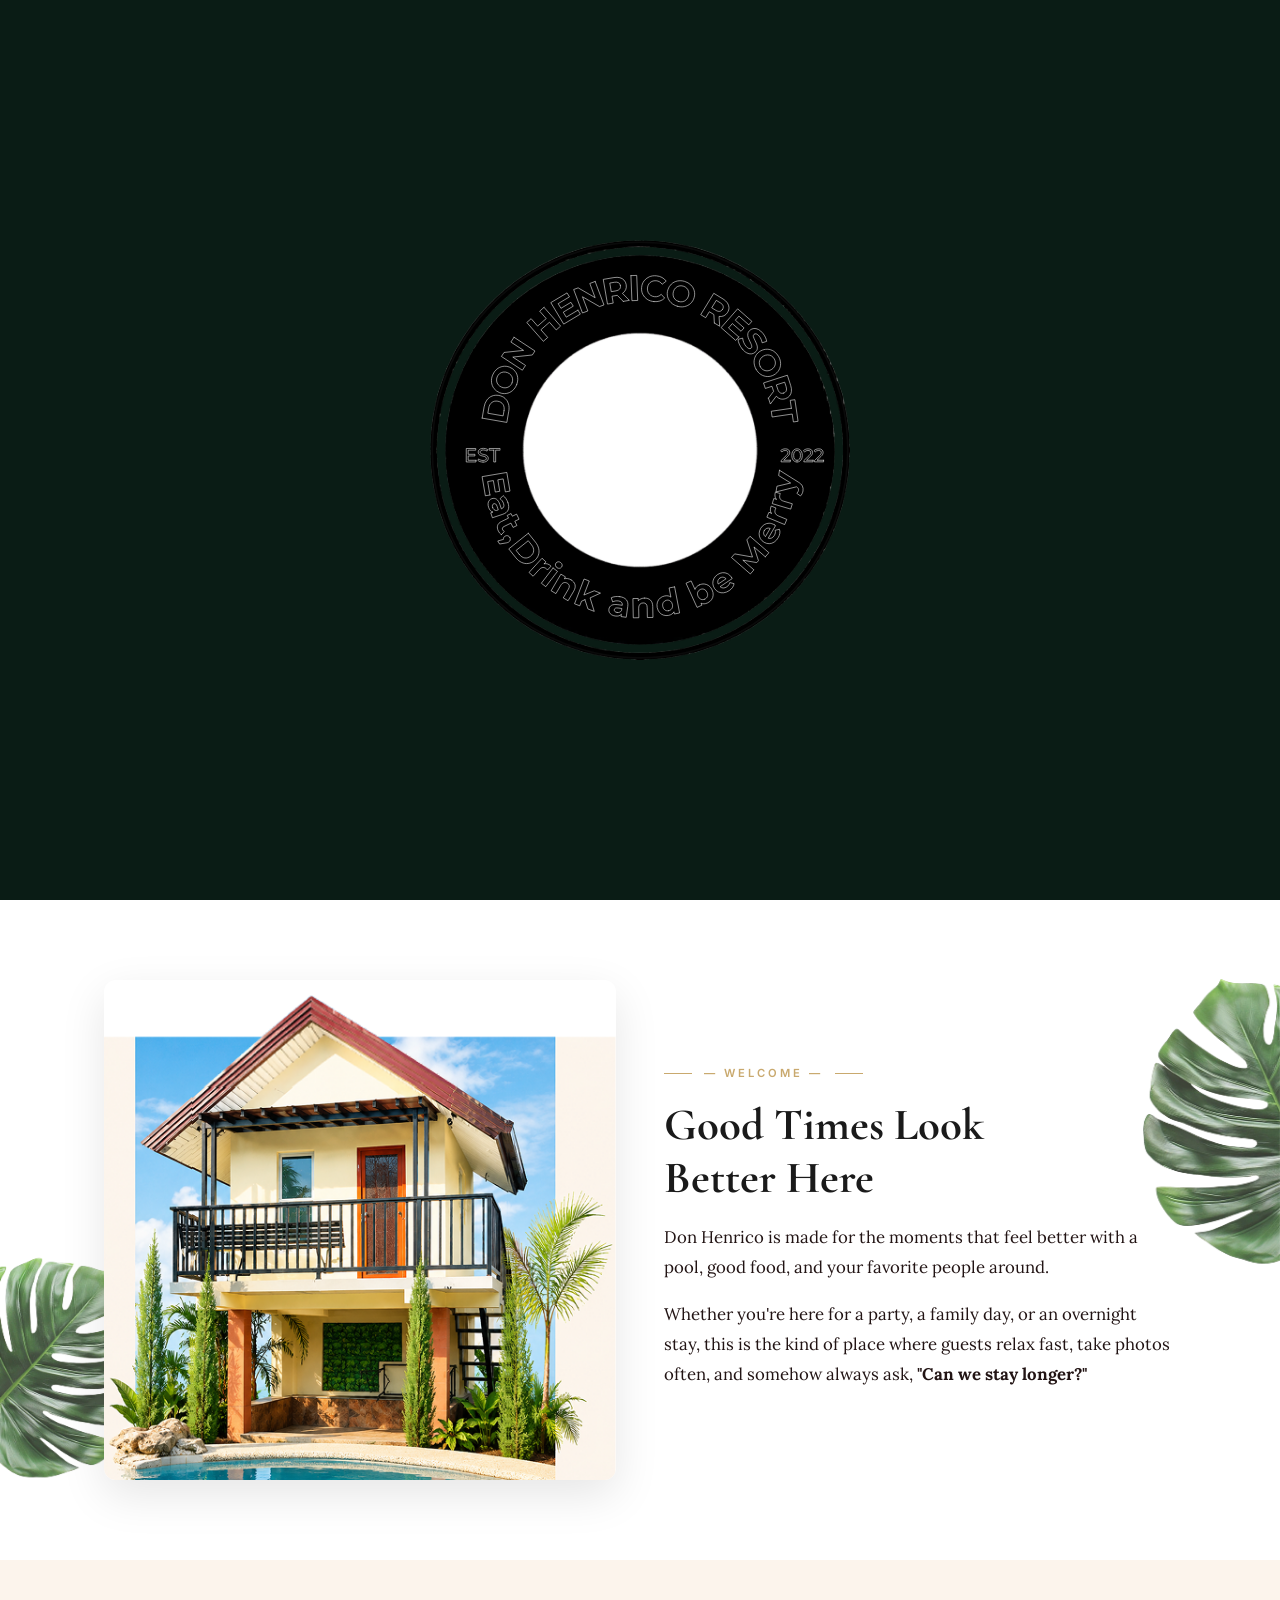
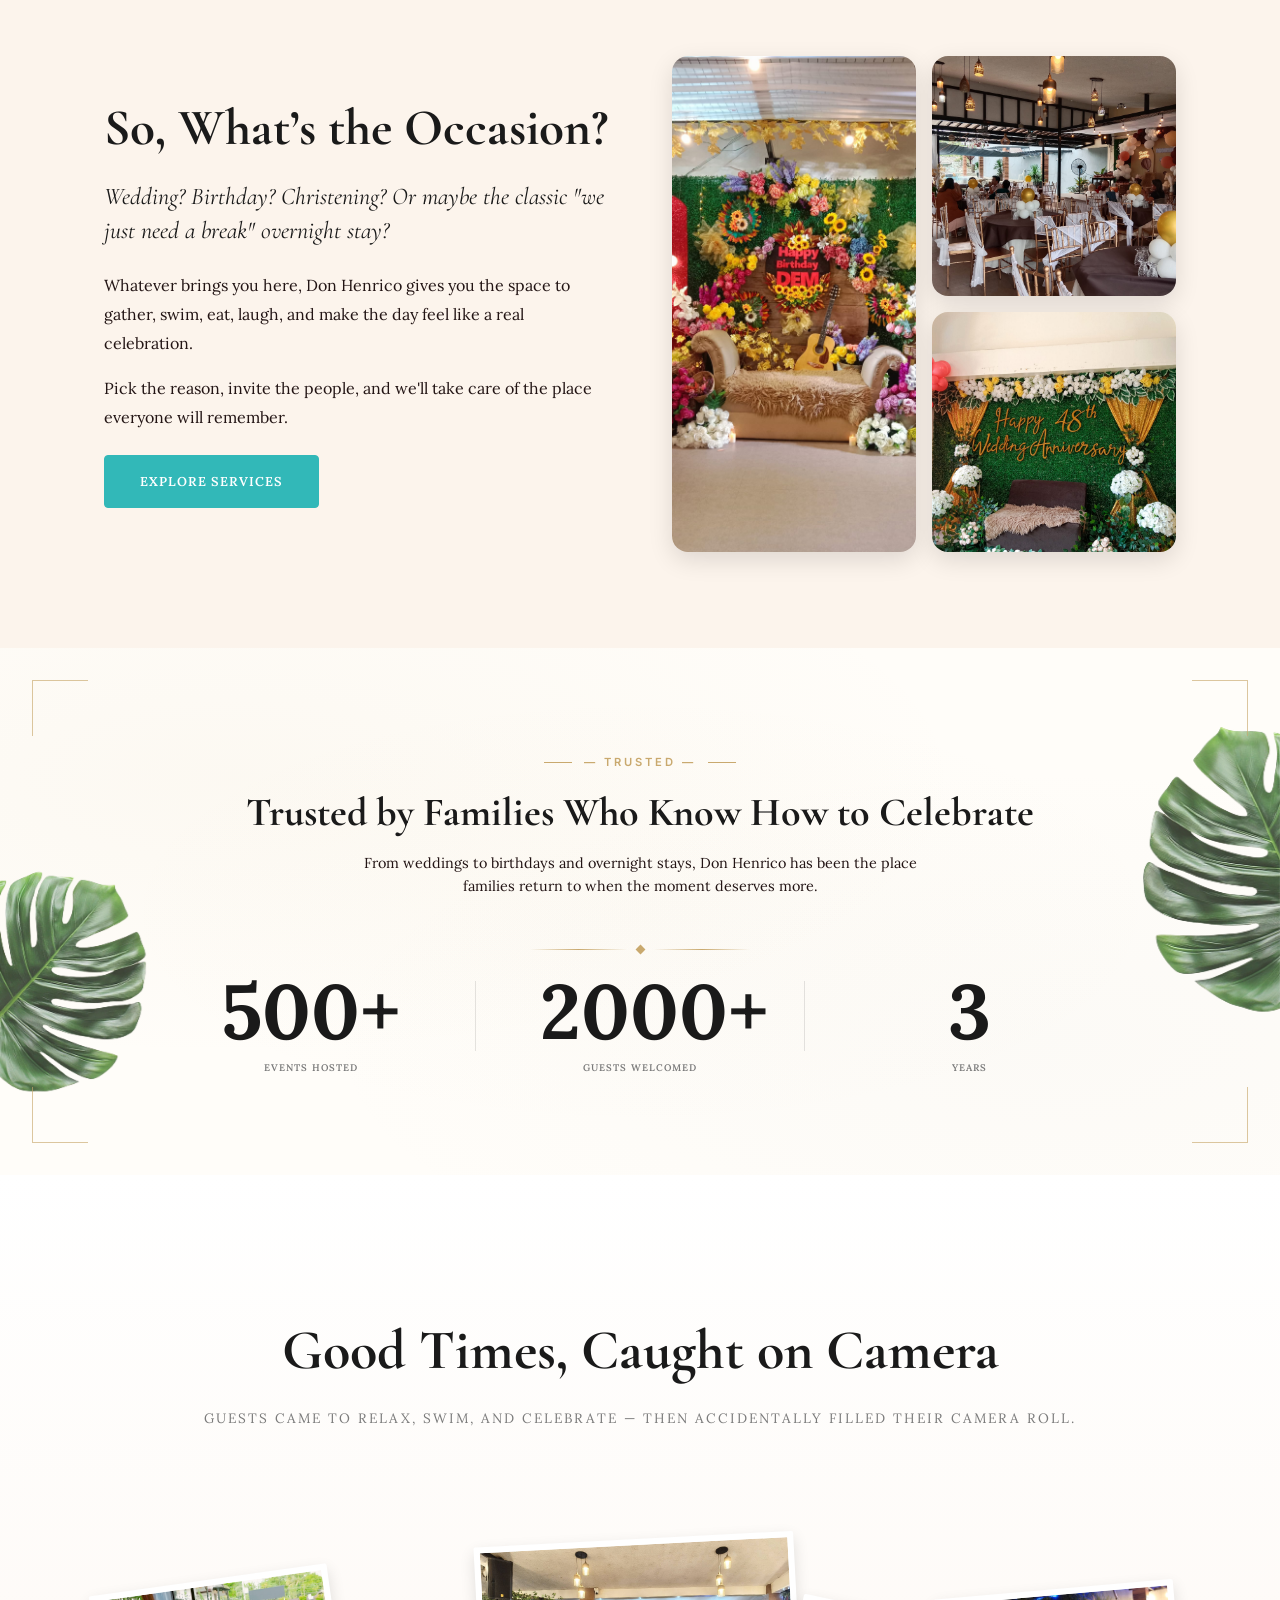
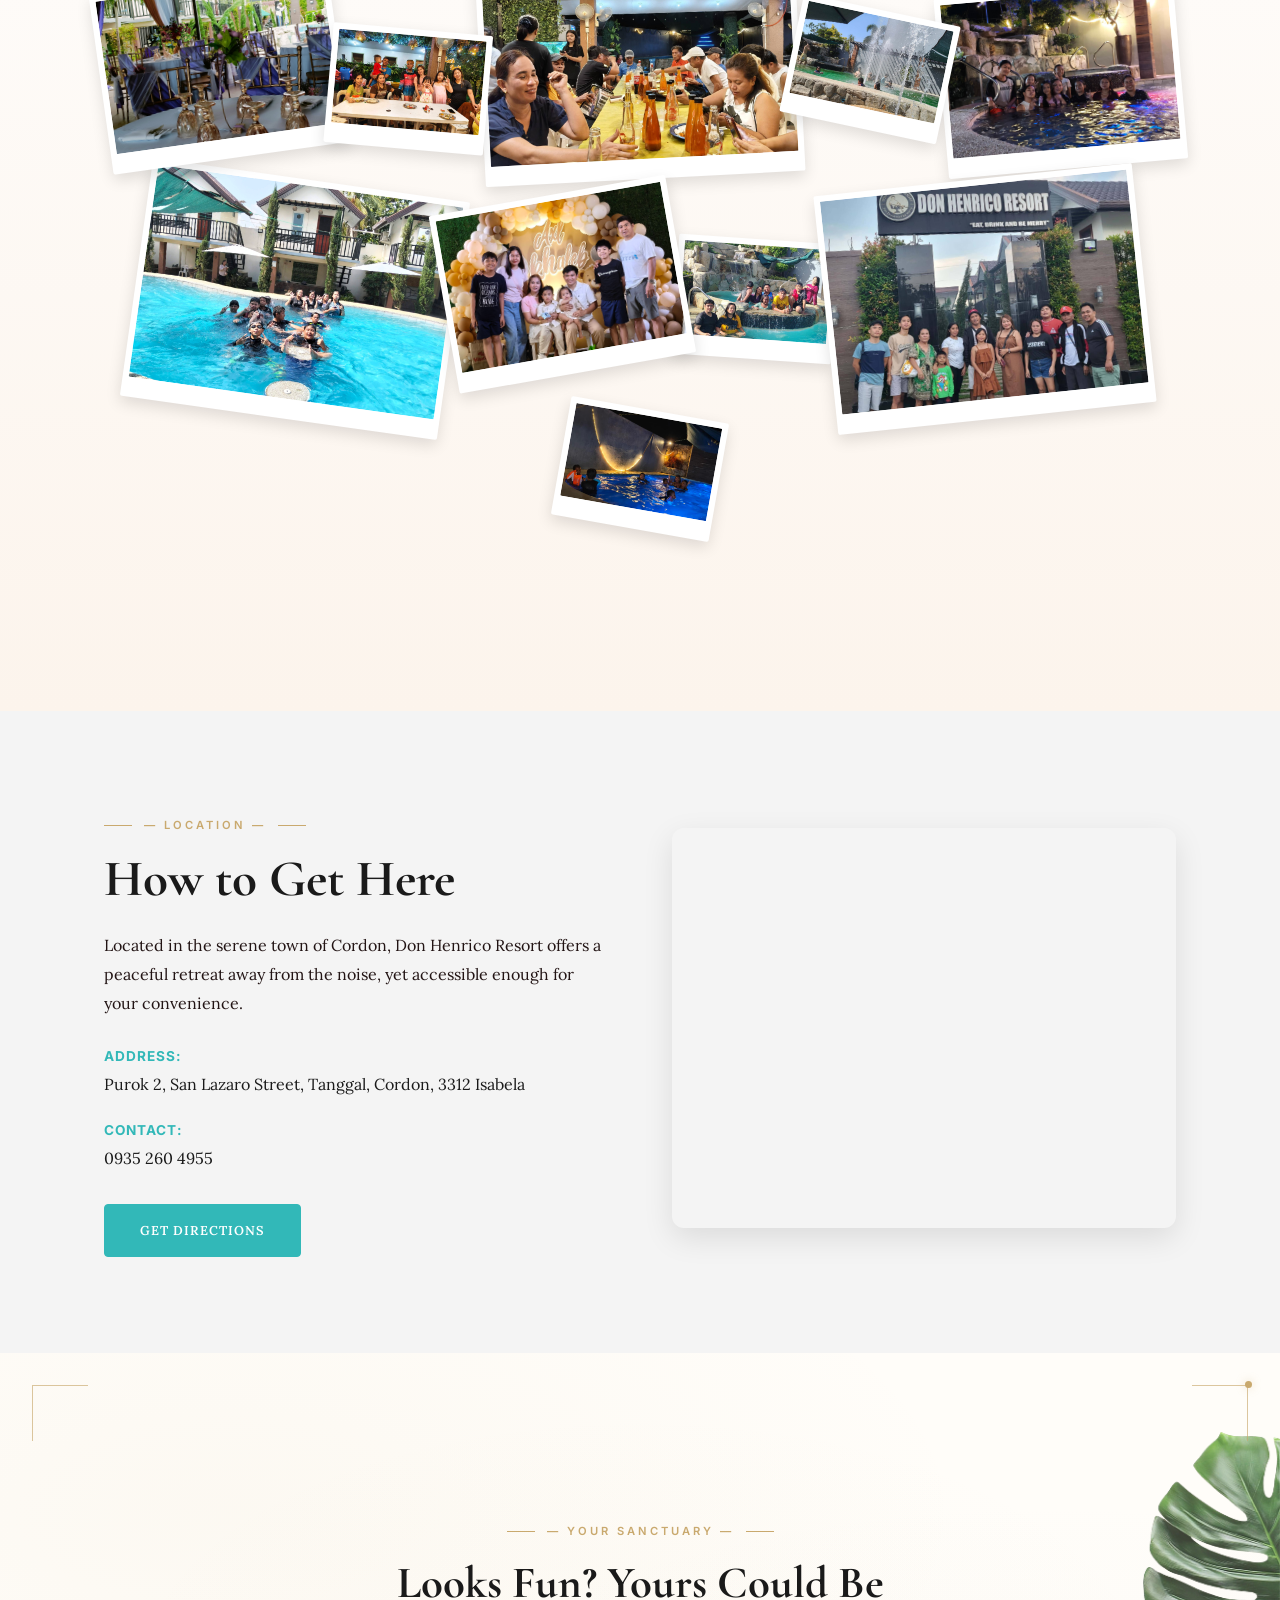
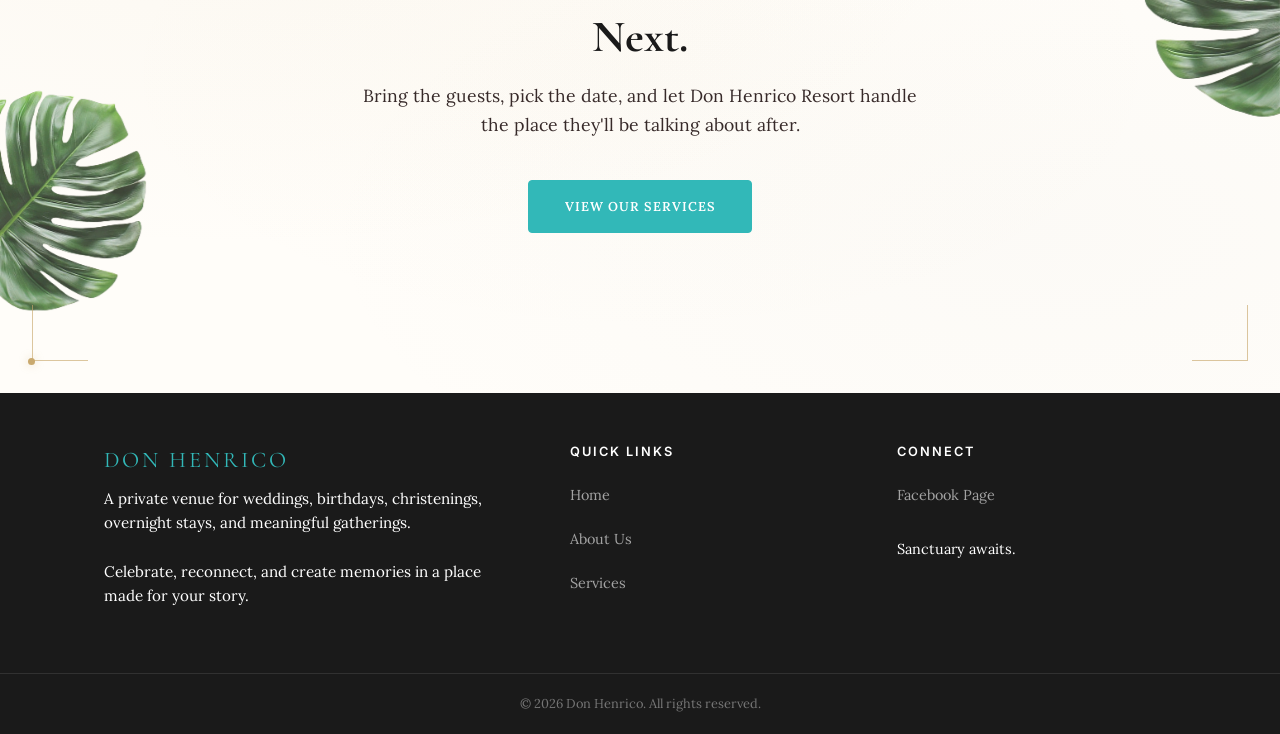
==== commit 6b51deca: "Add cache-buster to logo.svg to fix Vercel aggressive SVG caching" ====
--- a/index.html
+++ b/index.html
@@ -26,12 +26,12 @@
     <div id="loader">
         <div id="loader-panel-left">
             <div class="loader-half loader-half-left">
-                <img src="assets/logo.svg" alt="Don Henrico Resort" class="loader-svg-logo">
+                <img src="assets/logo.svg?v=2" alt="Don Henrico Resort" class="loader-svg-logo">
             </div>
         </div>
         <div id="loader-panel-right">
             <div class="loader-half loader-half-right">
-                <img src="assets/logo.svg" alt="" class="loader-svg-logo" aria-hidden="true">
+                <img src="assets/logo.svg?v=2" alt="" class="loader-svg-logo" aria-hidden="true">
             </div>
         </div>
     </div>
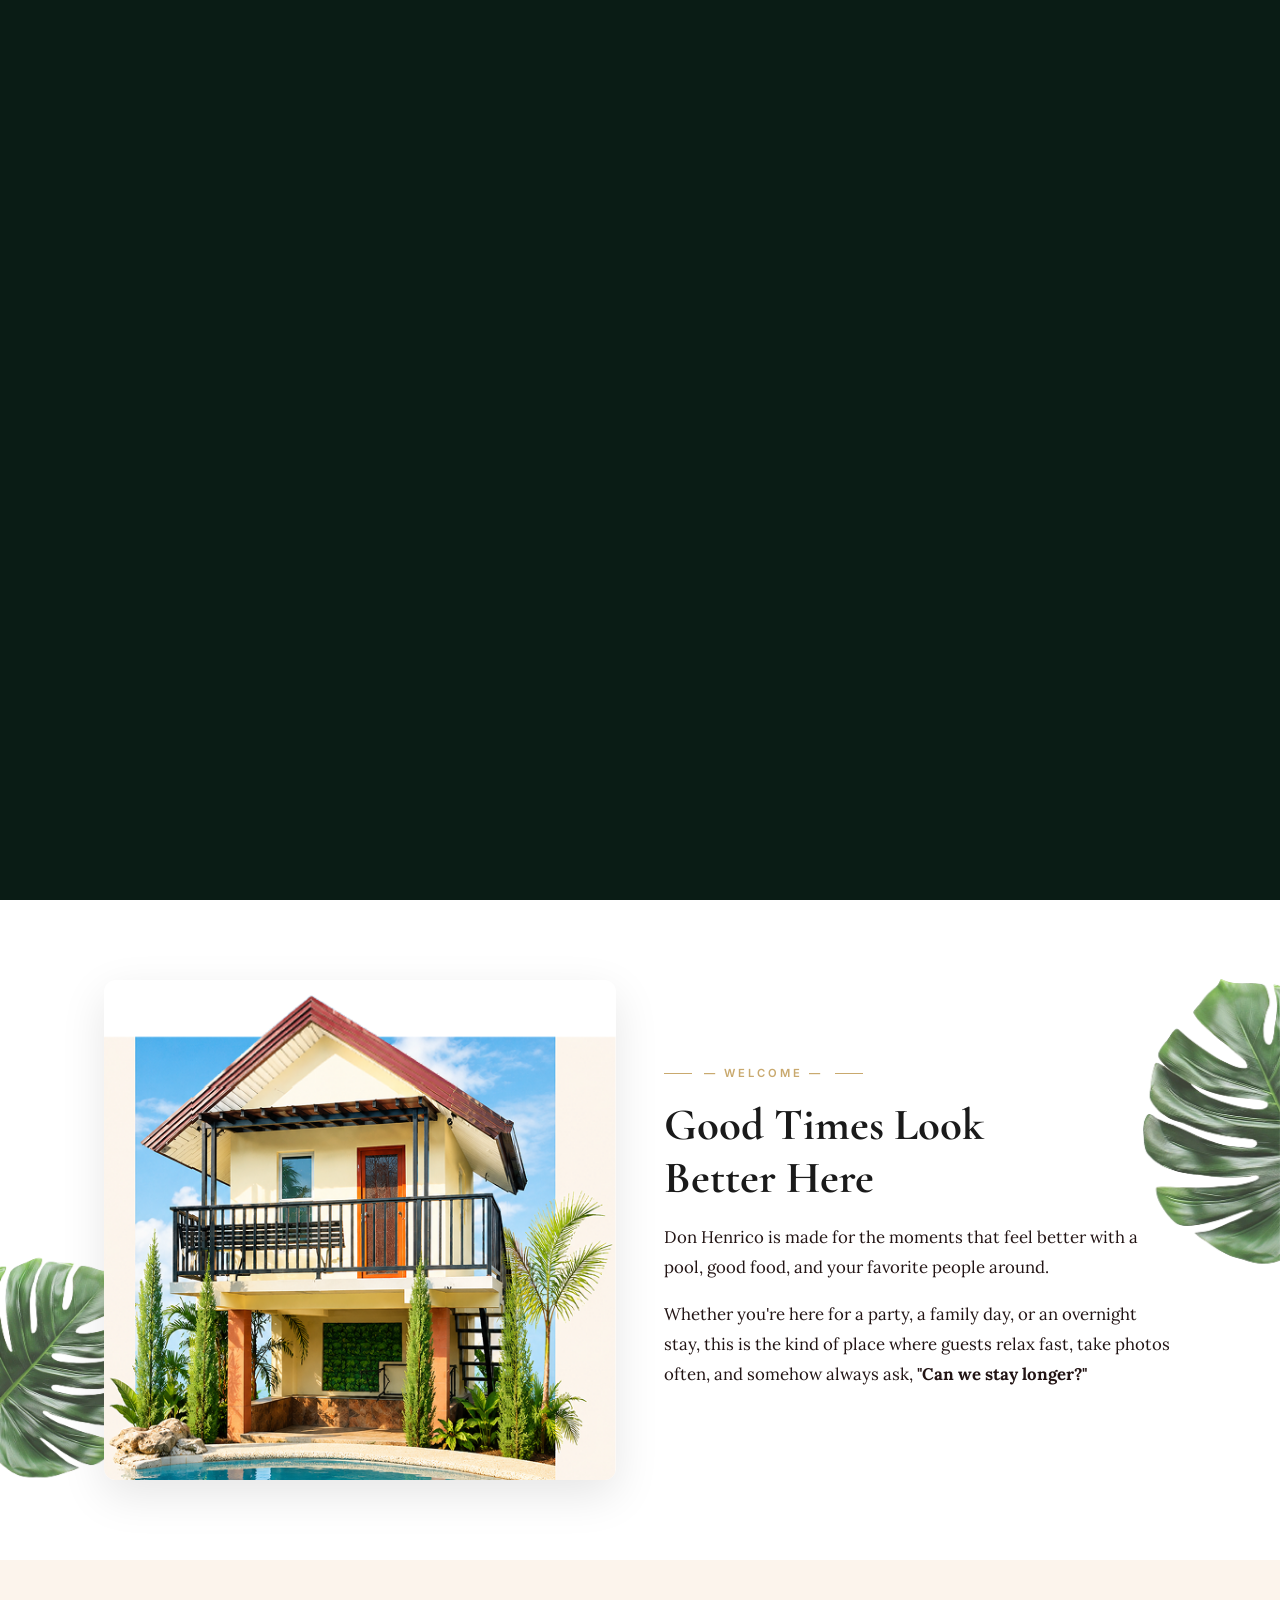
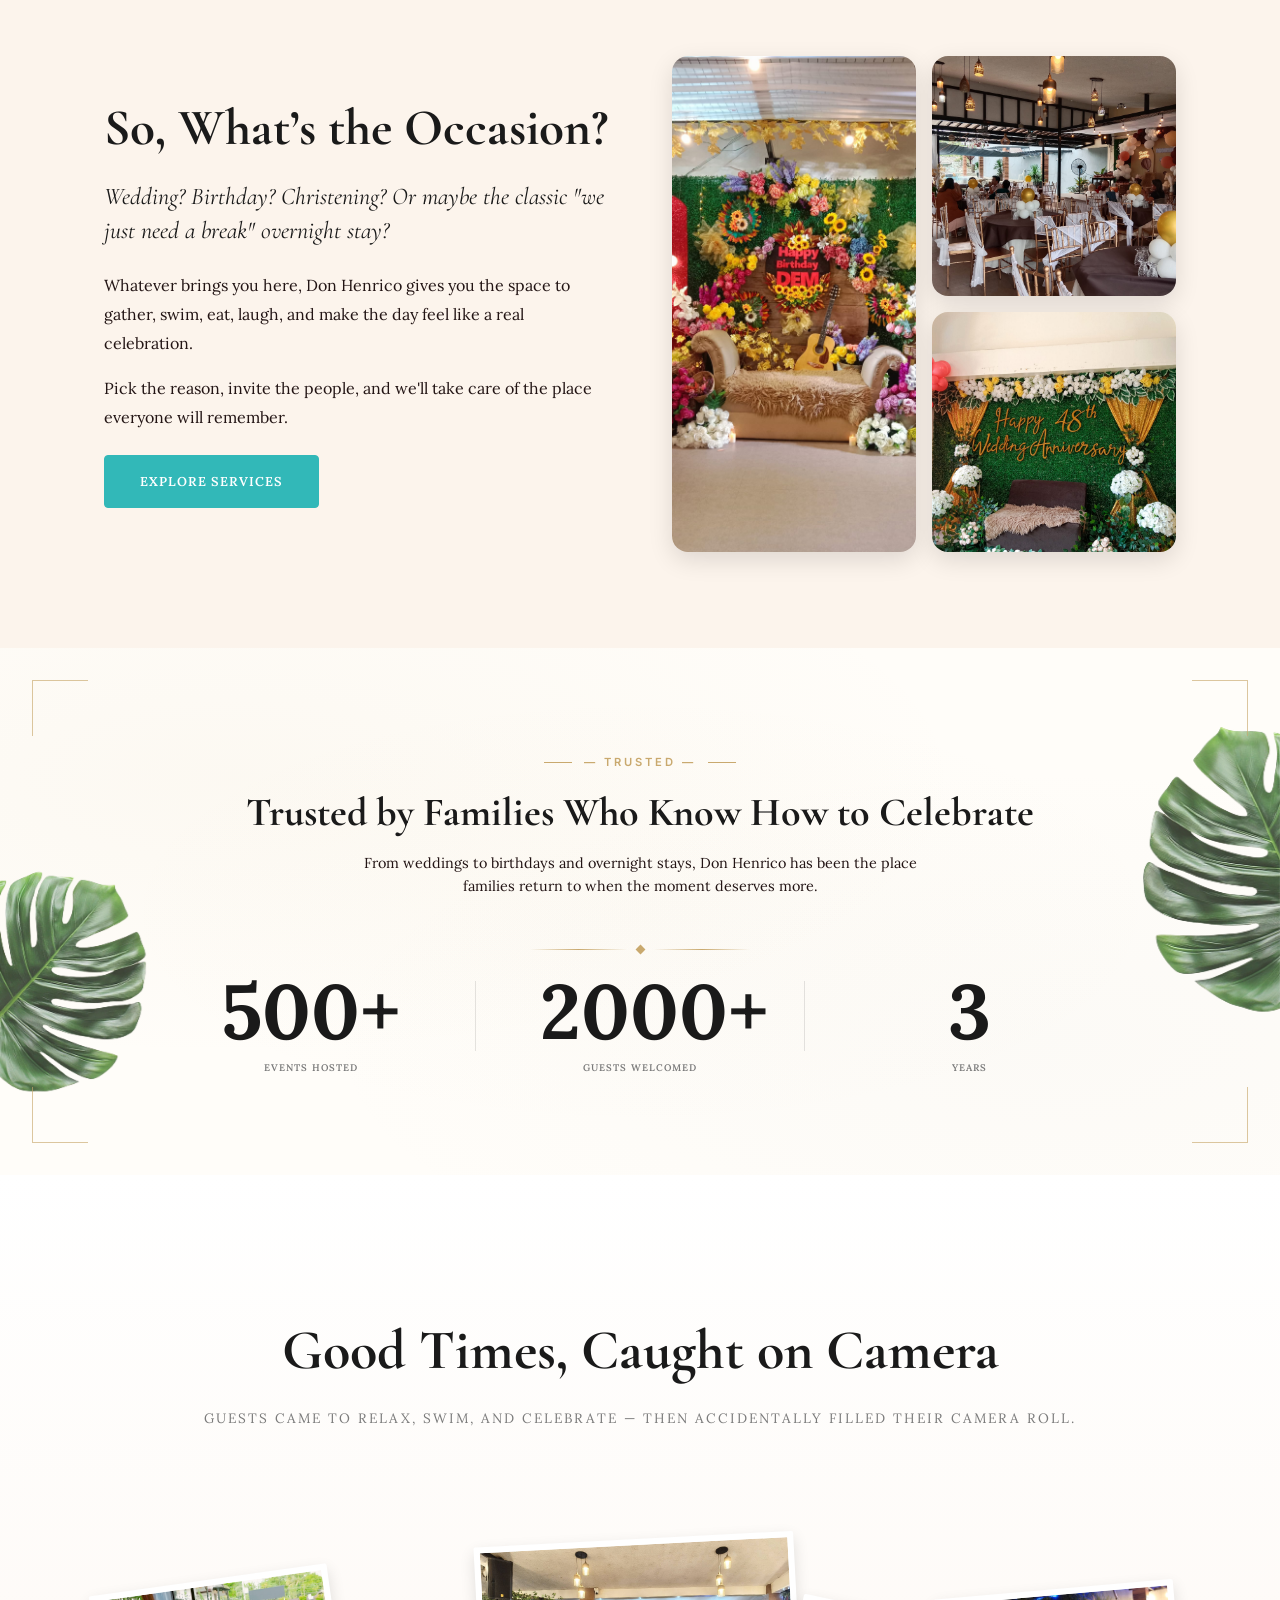
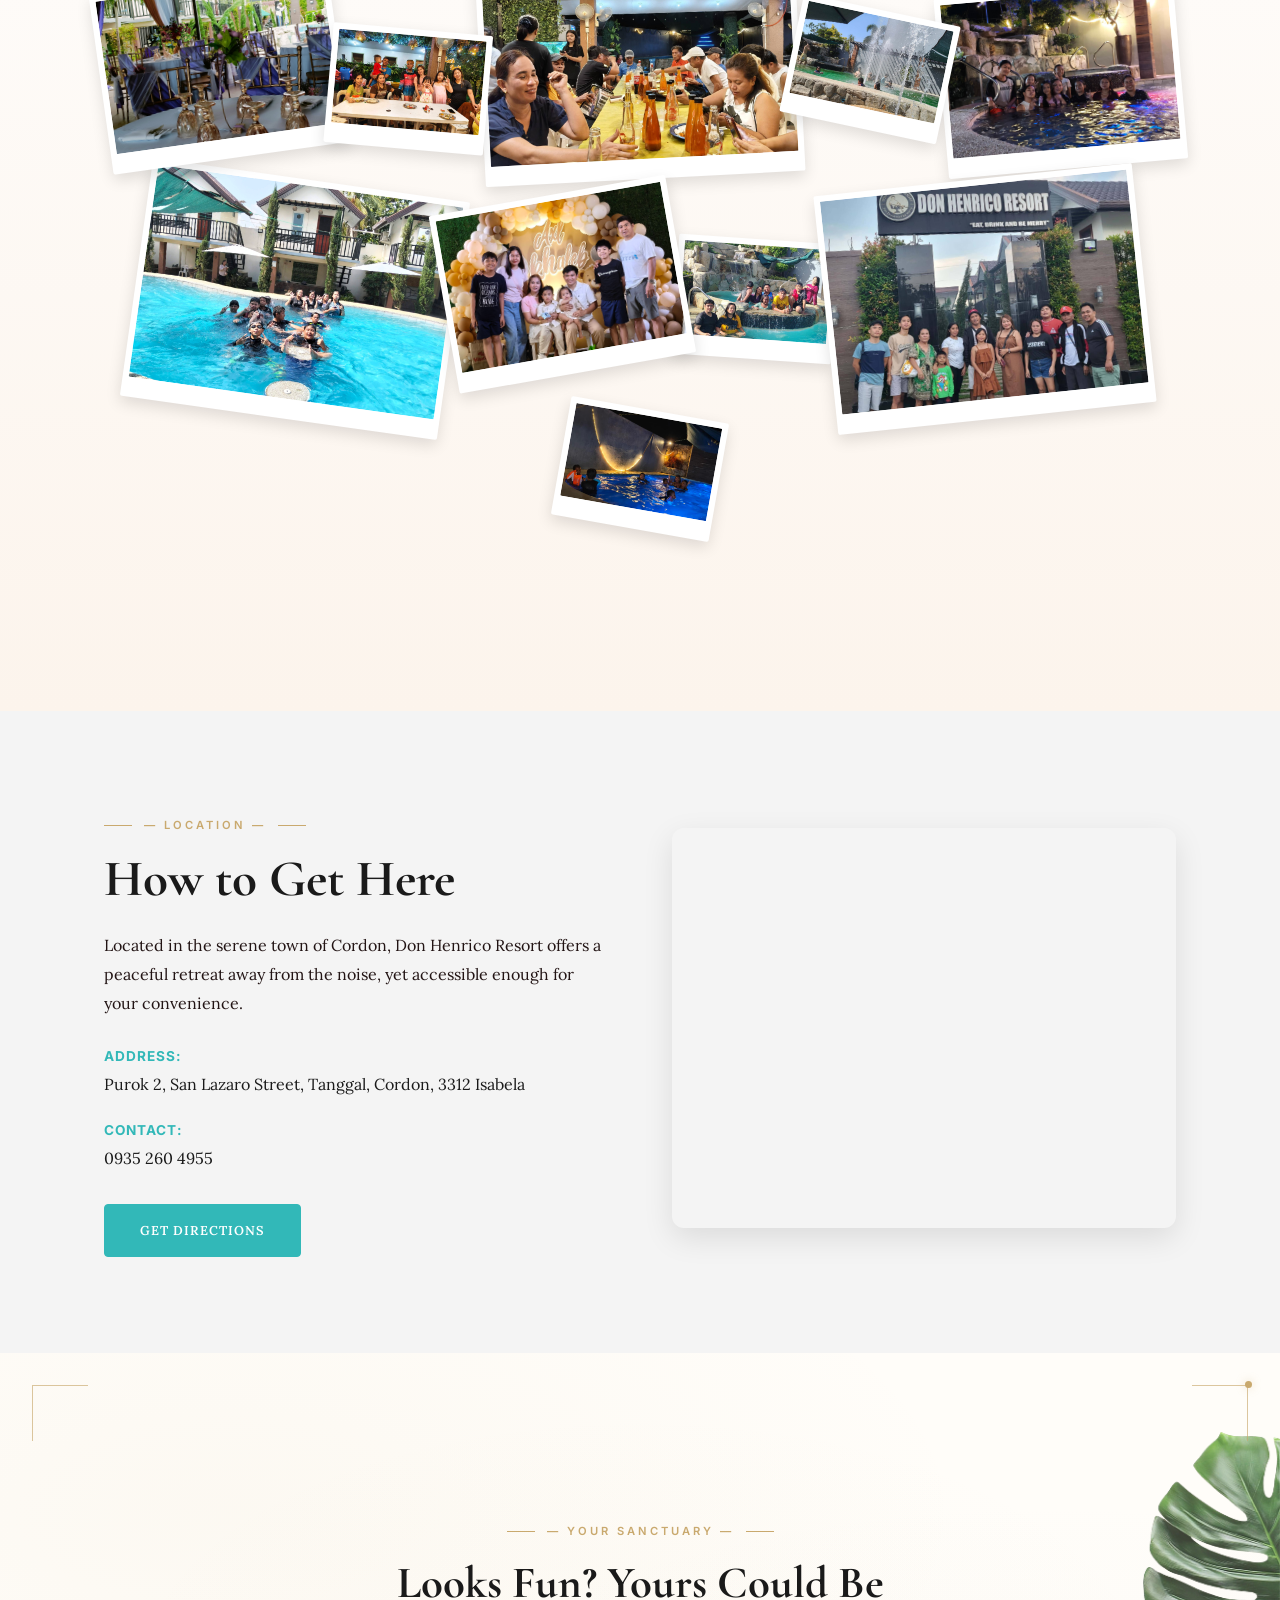
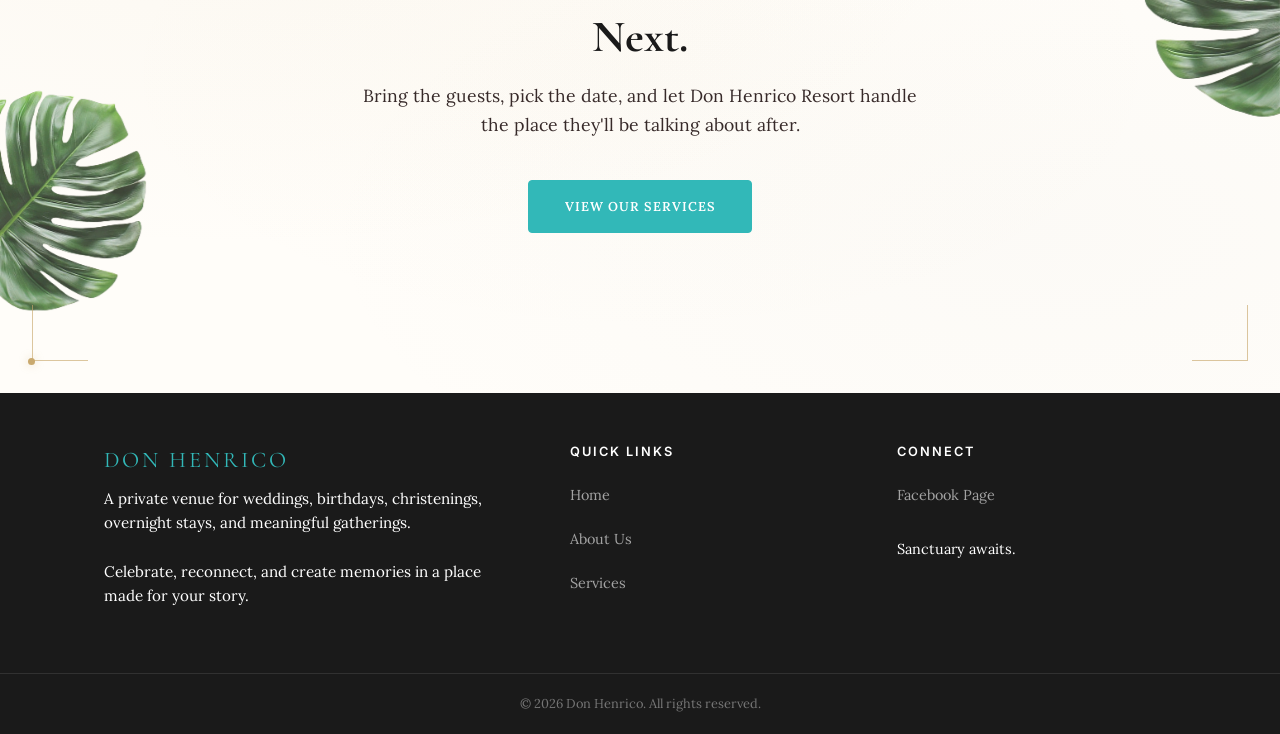
==== commit deab31de: "feat: iris-reveal loader animation + img-based navbar logo + bigger mobile loader LOADER: - Reverted" ====
--- a/index.html
+++ b/index.html
@@ -38,7 +38,10 @@
 
     <!-- ═══ NAVBAR ═══ -->
     <header class="navbar" id="navbar">
-        <a href="#" class="logo">DON<br>HENRICO<br>RESORT</a>
+        <a href="#" class="logo" aria-label="Don Henrico Resort home">
+            <!-- Drop assets/logo.png (transparent, ~500x500) into the assets folder. -->
+            <img src="assets/logo.png" alt="Don Henrico Resort" class="logo-img">
+        </a>
         <nav class="desktop-nav">
             <a href="index.html">Home</a>
             <a href="services.html">Services</a>
--- a/style.css
+++ b/style.css
@@ -46,26 +46,27 @@
 .page-sub .navbar .btn,
 .navbar.scrolled .btn { border-color:var(--primary); color:#fff; background:var(--primary); }
 /* Navbar circle logo — same shape as loader logo so the fly transition lands seamlessly */
+/* Navbar logo — wraps an <img class="logo-img"> with the actual logo file */
 .logo {
-    width: 40px;
-    height: 40px;
-    border-radius: 50%;
-    border: 1.5px solid #c9a96e;
-    color: #c9a96e;
     display: flex;
     align-items: center;
     justify-content: center;
-    font-family: var(--font-heading);
-    font-size: 4.5px;
-    font-weight: 800;
-    letter-spacing: 0.3px;
-    line-height: 1.2;
-    text-align: center;
+    width: 52px;
+    height: 52px;
     text-decoration: none;
     flex-shrink: 0;
-    transition: transform 0.3s, color 0.4s, border-color 0.4s;
+    transition: transform 0.3s;
+}
+.logo-img {
+    width: 100%;
+    height: 100%;
+    object-fit: contain;
+    display: block;
 }
 .logo:hover { transform: scale(1.05); }
+@media (max-width: 768px) {
+    .logo { width: 44px; height: 44px; }
+}
 body:not(.page-sub) .navbar:not(.scrolled) .hamburger span { background: #fff; }
 .desktop-nav { display:none; gap:2.5rem; align-items:center; }
 .desktop-nav a { font-family:var(--font-nav); color:var(--text-body); text-decoration:none; font-size:0.85rem; letter-spacing:2px; text-transform:uppercase; transition:color 0.3s; }
@@ -537,8 +538,8 @@
 .loader-half {
     position: absolute;
     top: 50%;
-    width: 420px;
-    height: 420px;
+    width: 360px;
+    height: 360px;
 }
 .loader-half-left  { right: 0; transform: translate(50%, -50%); }
 .loader-half-right { left: 0;  transform: translate(-50%, -50%); }
@@ -558,23 +559,40 @@
     96%, 100% { transform: translateX(100%); }
 }
 
-/* ── SVG logo — fills the panel, self-animates via embedded <style> ── */
-/* The logo-loader.svg file has its own <style> block that strokes the
-   border outline, then text outline, then fills the text with gold.
-   The animation starts automatically when the SVG loads, so the panel
-   just needs to display it. */
+/* ── Logo — iris-reveals from center then holds ── */
 .loader-svg-logo {
     position: absolute;
     inset: 0;
     width: 100%;
     height: 100%;
     object-fit: contain;
+    opacity: 0;
+    clip-path: circle(0% at 50% 50%);
+    will-change: clip-path, opacity;
     z-index: 1;
 }
-
-/* Mobile — smaller logo halves */
-@media (max-width: 640px) {
+#loader.animate .loader-svg-logo {
+    animation: loader-logo-iris 6.5s cubic-bezier(.4,0,.2,1) forwards;
+}
+@keyframes loader-logo-iris {
+    /* 0-3%: hidden */
+    0%, 3%   { opacity: 0; clip-path: circle(0% at 50% 50%); }
+    /* 3-35%: iris opens from center, fading in */
+    8%       { opacity: 1; }
+    35%      { opacity: 1; clip-path: circle(75% at 50% 50%); }
+    /* hold until panels split */
+    100%     { opacity: 1; clip-path: circle(75% at 50% 50%); }
+}
+
+/* Responsive adjustments — keep loader logo prominent on smaller screens */
+@media (max-width: 768px) {
+    .loader-half { width: 340px; height: 340px; }
+}
+@media (max-width: 480px) {
     .loader-half { width: 300px; height: 300px; }
+}
+@media (max-width: 360px) {
+    .loader-half { width: 260px; height: 260px; }
 }
 
 
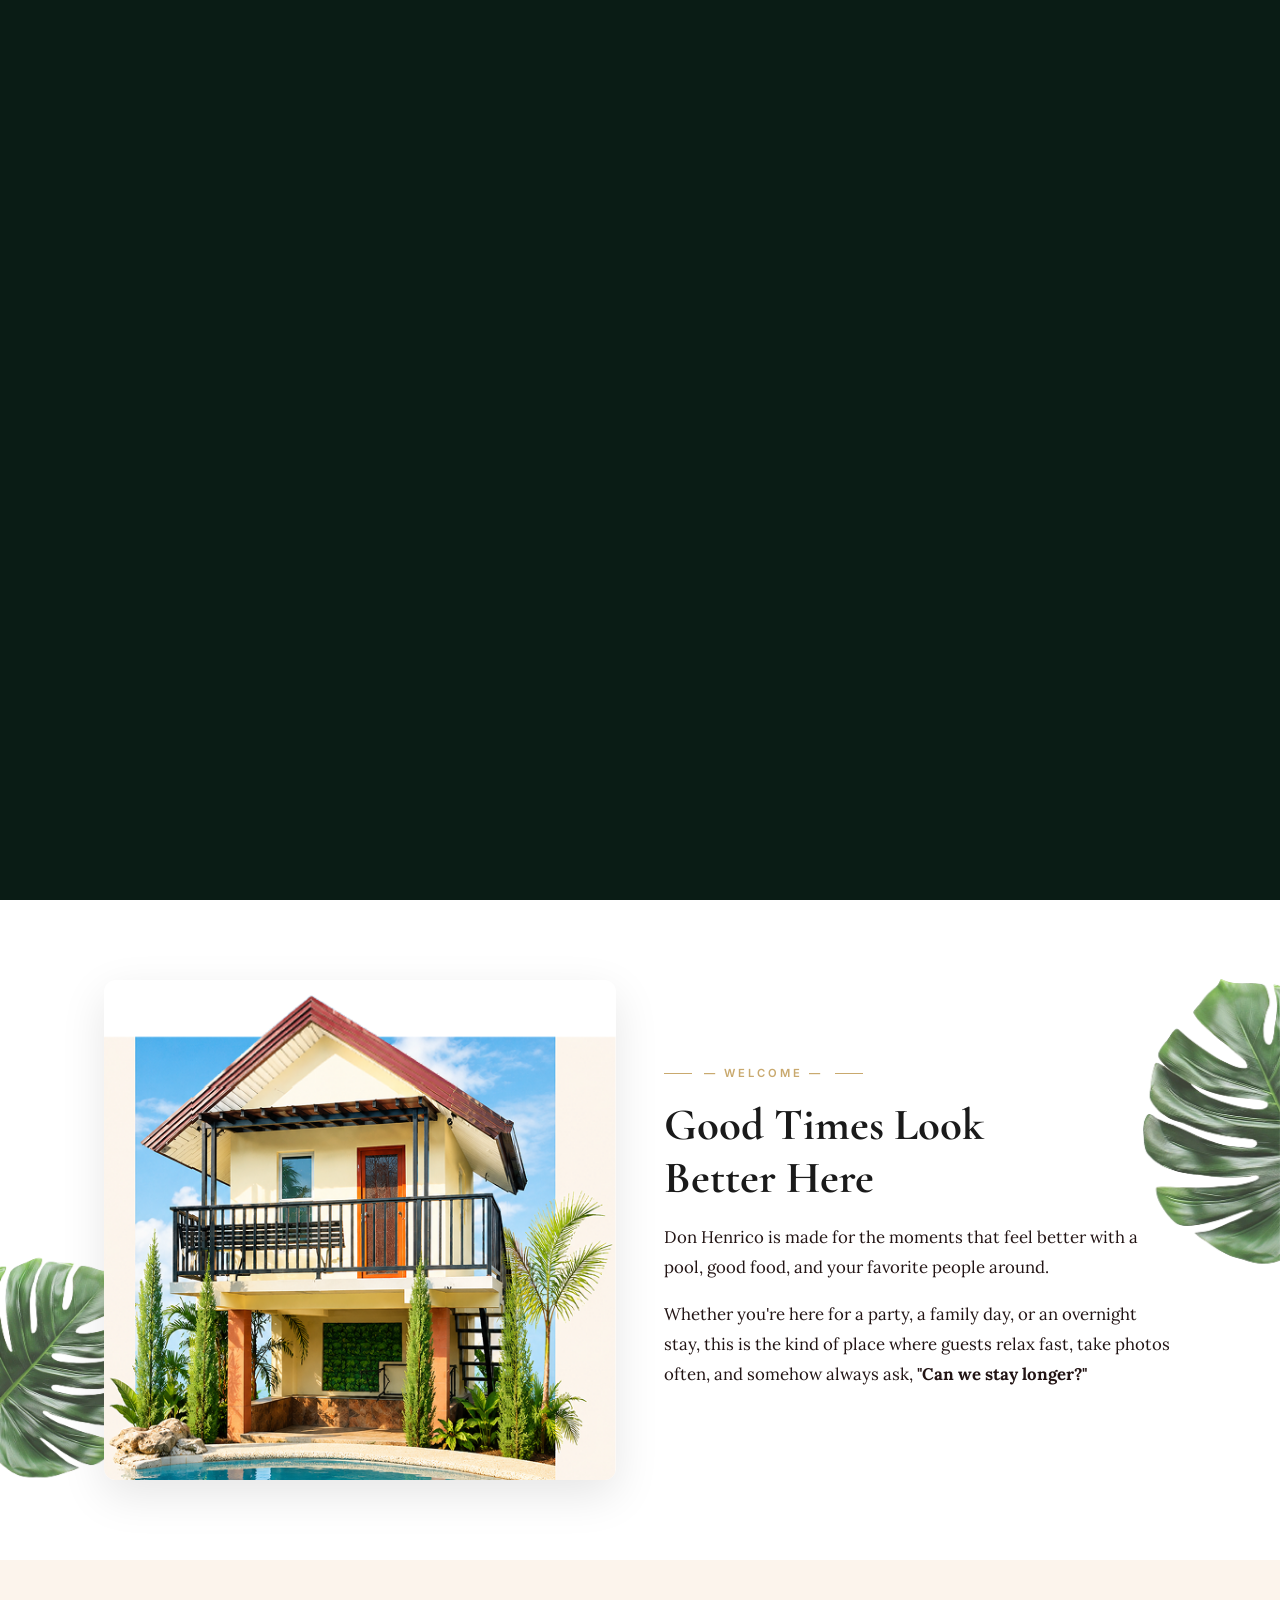
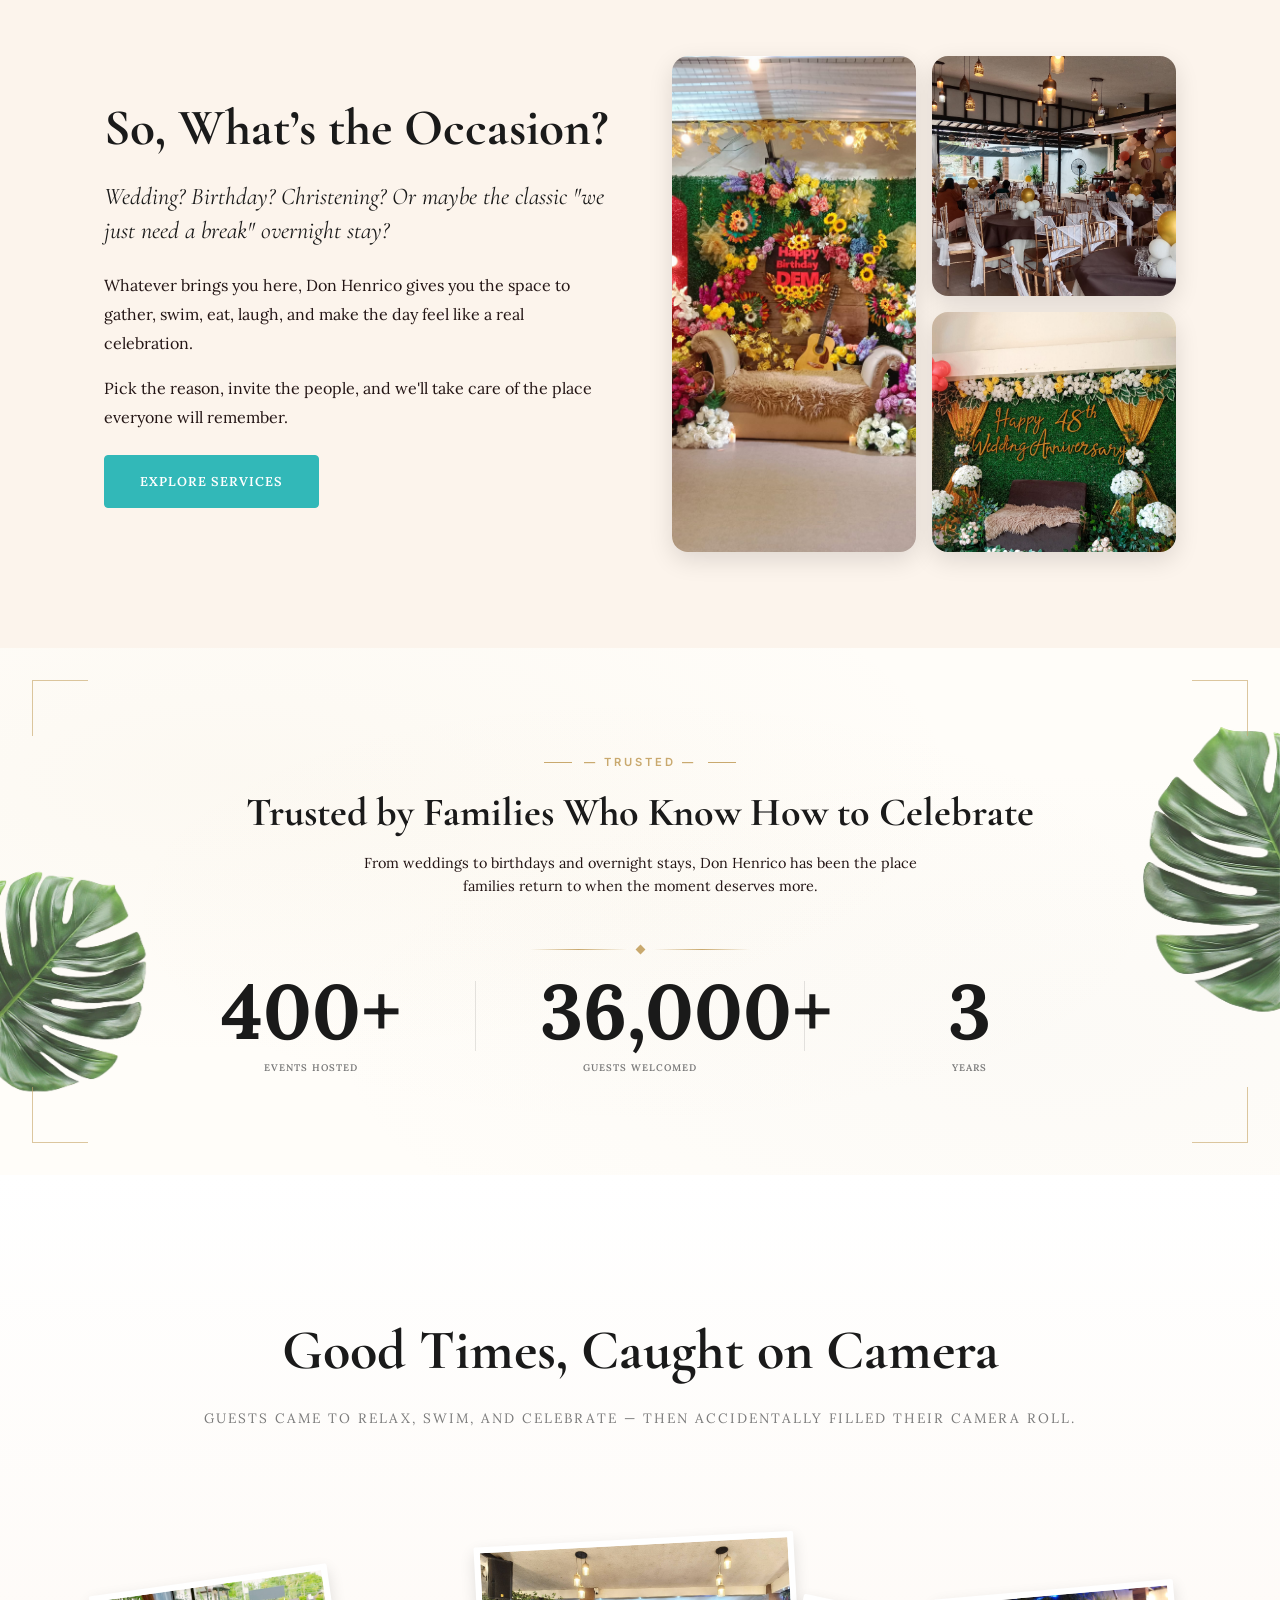
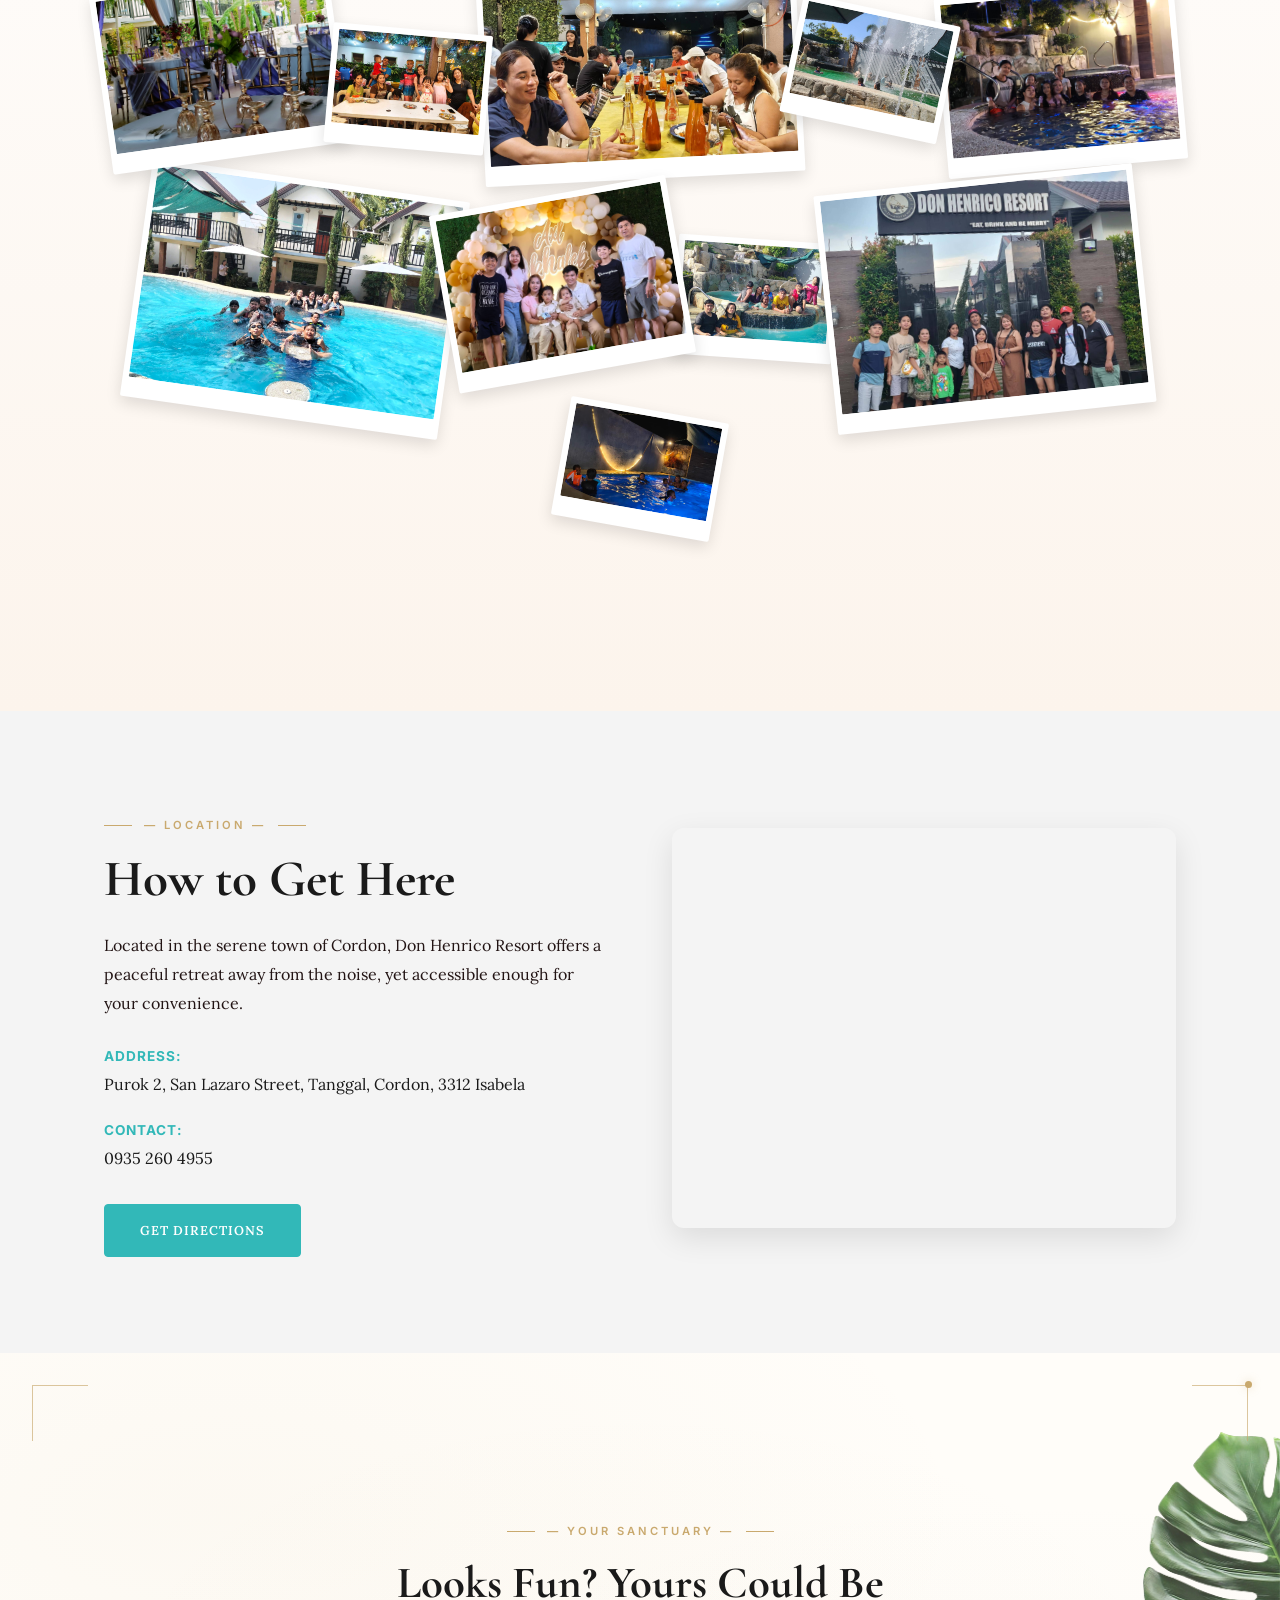
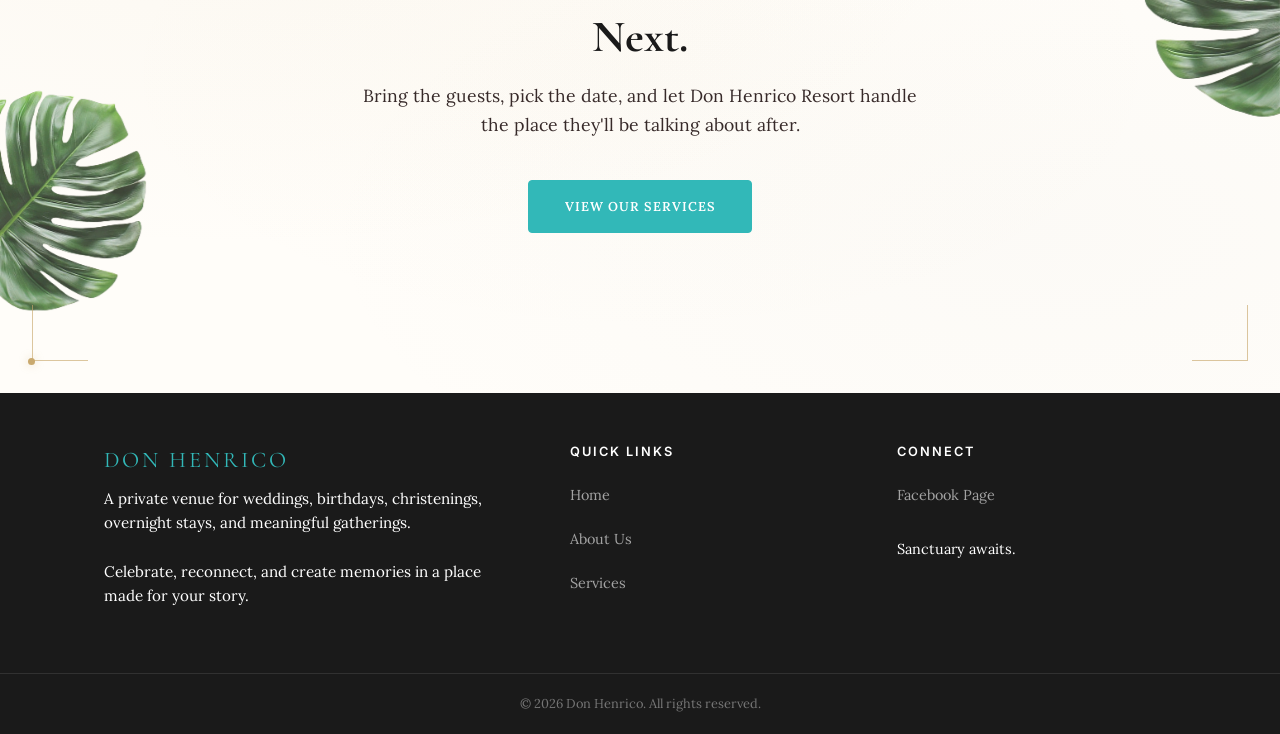
==== commit 6e94660d: "feat: update stats, fix card grid wrapping, consolidate service modal Stats: 500+ → 400+ events, 200" ====
--- a/index.html
+++ b/index.html
@@ -19,19 +19,15 @@
 
 <body>
     <!-- ═══ LOADING SCREEN ═══ -->
-    <!-- Each panel contains a FULL logo SVG positioned with its center at the
-         panel's inner edge. overflow:hidden on the panel clips away the other
-         half. Result: panels look like one centered logo, but each half slides
-         off with its panel when they split. -->
     <div id="loader">
         <div id="loader-panel-left">
             <div class="loader-half loader-half-left">
-                <img src="assets/logo.svg?v=2" alt="Don Henrico Resort" class="loader-svg-logo">
+                <object data="assets/logo.svg?v=3" type="image/svg+xml" class="loader-svg-logo" aria-label="Don Henrico Resort"></object>
             </div>
         </div>
         <div id="loader-panel-right">
             <div class="loader-half loader-half-right">
-                <img src="assets/logo.svg?v=2" alt="" class="loader-svg-logo" aria-hidden="true">
+                <object data="assets/logo.svg?v=3" type="image/svg+xml" class="loader-svg-logo" aria-hidden="true"></object>
             </div>
         </div>
     </div>
@@ -78,7 +74,7 @@
                 </div>
                 <div class="hero-content">
                     <span class="section-label center">— DON HENRICO RESORT</span>
-                    <h1 class="hero-title">Give Your Guests Something Better Than &ldquo;See You There&rdquo;</h1>
+                    <h1 class="hero-title">Eat, Drink, and Merry</h1>
                     <p class="hero-desc">Make them excited to show up &mdash; a private venue made for celebrations, bonding, swimming, and memories worth posting.</p>
                     <div class="hero-services-tags" style="justify-content:center;">
                         <span>Accommodation</span>
@@ -164,12 +160,12 @@
                     </div>
                     <div class="stats-row">
                         <div class="stat-block">
-                            <span class="stat-number">500+</span>
+                            <span class="stat-number">400+</span>
                             <span class="stat-label">Events Hosted</span>
                         </div>
                         <div class="stat-divider"></div>
                         <div class="stat-block">
-                            <span class="stat-number">2000+</span>
+                            <span class="stat-number">36,000+</span>
                             <span class="stat-label">Guests Welcomed</span>
                         </div>
                         <div class="stat-divider"></div>
--- a/style.css
+++ b/style.css
@@ -201,10 +201,11 @@
 .services-description { text-align:center; max-width: 650px; margin: 0 auto 5rem; color: var(--text-body); line-height: 1.8; font-size: 1.15rem; font-family: var(--font-heading); }
 
 /* ─── Services Grid V2 ─── */
-.services-grid-v2 { display:grid; grid-template-columns: repeat(2, 1fr); gap: 1rem; max-width: 1200px; margin: 0 auto; padding: 0 var(--edge); }
+/* mobile-first: single column so card text never cramps */
+.services-grid-v2 { display:grid; grid-template-columns: 1fr; gap: 1rem; max-width: 1200px; margin: 0 auto; padding: 0 var(--edge); }
 .service-card-v2 { background: #fff; border-radius: 12px; overflow: hidden; box-shadow: 0 4px 20px rgba(0,0,0,0.03); transition: all 0.4s ease; cursor: pointer; border: 1px solid rgba(0,0,0,0.06); display: flex; flex-direction: column; }
 .service-card-v2:hover { transform: translateY(-8px); box-shadow: 0 15px 40px rgba(0,0,0,0.08); border-color: var(--primary); }
-.service-card-v2 .card-image { height: 120px; overflow: hidden; }
+.service-card-v2 .card-image { height: 160px; overflow: hidden; }
 .service-card-v2 .card-image img { width: 100%; height: 100%; object-fit: cover; transition: transform 0.6s cubic-bezier(0.16, 1, 0.3, 1); }
 .service-card-v2:hover .card-image img { transform: scale(1.08); }
 .service-card-v2 .card-content { padding: 1rem; flex-grow: 1; display: flex; flex-direction: column; }
@@ -214,12 +215,22 @@
 .service-card-v2 .card-footer::after { content: '→'; transition: transform 0.3s; }
 .service-card-v2:hover .card-footer::after { transform: translateX(4px); }
 
+/* ≥600px: 2 columns */
+@media (min-width: 600px) {
+    .services-grid-v2 { grid-template-columns: repeat(2, 1fr); }
+    /* orphan 5th card: center at half-width */
+    .services-grid-v2 .service-card-v2:last-child:nth-child(odd) { grid-column: 1 / -1; max-width: 50%; justify-self: center; }
+}
+
+/* ≥1024px: 4 columns */
 @media (min-width: 1024px) {
     .services-grid-v2 { grid-template-columns: repeat(4, 1fr); gap: 2rem; }
     .service-card-v2 .card-image { height: 200px; }
     .service-card-v2 h3 { font-size: 1.4rem; }
     .service-card-v2 p { font-size: 0.95rem; }
     .values-grid { grid-template-columns: repeat(3, 1fr); }
+    /* orphan 5th card: center at 25% width */
+    .services-grid-v2 .service-card-v2:last-child:nth-child(odd) { grid-column: 1 / -1; max-width: 25%; justify-self: center; }
 }
 
 /* ─── Modal Specific Components (Booking & Amenities) ─── */
@@ -227,7 +238,10 @@
 .modal-subsection-title { font-family:var(--font-heading); font-size:1.4rem; font-weight:700; color:var(--text-dark); margin:2rem 0 1rem; padding-bottom:0.5rem; border-bottom:1px solid rgba(0,0,0,.08); }
 
 /* Booking Card */
-.venue-booking-card { background:rgba(50,184,184,0.06); border:1px solid rgba(50,184,184,0.15); border-radius:12px; padding:2rem 1.5rem; }
+.venue-booking-card { background:#fff; border:1.5px solid rgba(201,169,110,0.3); border-radius:16px; padding:2rem; position:sticky; top:1rem; }
+/* CTA button group inside modal card */
+.modal-cta-group { display:flex; gap:0.75rem; flex-wrap:wrap; margin-top:1.25rem; }
+.modal-cta-group .btn { flex:1; min-width:140px; text-align:center; }
 .venue-price { display:flex; align-items:baseline; gap:0.3rem; margin-bottom:0.75rem; }
 
 /* ── Package tabs (modal sidebar) ── */
@@ -316,6 +330,8 @@
 .form-group input, .form-group select { width:100%; padding:0.8rem 1rem; border:1px solid rgba(0,0,0,.12); border-radius:6px; font-family:var(--font-body); font-size:0.95rem; background:#fff; color:var(--text-dark); min-height:48px; box-sizing:border-box; }
 .form-group input:focus, .form-group select:focus { outline:none; border-color:var(--primary); box-shadow:0 0 0 3px var(--primary-glow); }
 .booking-submit { width:100%; text-align:center; }
+/* When inside a flex cta-group, let the group control sizing */
+.modal-cta-group .booking-submit { width:auto; }
 .booking-note { font-family:var(--font-accent); font-size:0.8rem; color:var(--text-muted); font-style:italic; text-align:center; margin-top:0.5rem; }
 
 /* ─── Stats ─── */
@@ -484,7 +500,7 @@
     .service-card-layout { height:300px; }
     .service-modal-card { max-width:900px; }
     .service-modal-hero { height:350px; }
-    .service-modal-grid { grid-template-columns: 3fr 2fr; gap: 3rem; }
+    .service-modal-grid { grid-template-columns: 2fr 3fr; gap: 2.5rem; }
     .stats-section { padding:6rem 0; }
     .stat-divider { height:70px; }
     .cta-section { padding:10rem 0; }
@@ -526,15 +542,13 @@
     top: 0; bottom: 0;
     width: 50%;
     background: var(--gate-color);
-    overflow: hidden;          /* clips the "other half" of the logo */
+    overflow: hidden;
     z-index: 1;
+    will-change: transform;
 }
 #loader-panel-left  { left: 0; }
 #loader-panel-right { right: 0; }
 
-/* Each .loader-half is a FULL-size logo container, but anchored so its
-   center sits exactly on the panel's inner edge. The panel's overflow:hidden
-   then crops away half of the logo. */
 .loader-half {
     position: absolute;
     top: 50%;
@@ -544,18 +558,15 @@
 .loader-half-left  { right: 0; transform: translate(50%, -50%); }
 .loader-half-right { left: 0;  transform: translate(-50%, -50%); }
 
-/* Panels are static until JS adds .animate. Split starts right after
-   the text finishes filling (54%) — just a tiny moment to register the
-   complete logo, then smooth split across the rest of the cycle. */
 #loader.animate #loader-panel-left  { animation: loader-split-left  6.5s cubic-bezier(.65,0,.35,1) forwards; }
 #loader.animate #loader-panel-right { animation: loader-split-right 6.5s cubic-bezier(.65,0,.35,1) forwards; }
 
 @keyframes loader-split-left {
-    0%, 58%   { transform: translateX(0); }
+    0%, 64%   { transform: translateX(0); }
     96%, 100% { transform: translateX(-100%); }
 }
 @keyframes loader-split-right {
-    0%, 58%   { transform: translateX(0); }
+    0%, 64%   { transform: translateX(0); }
     96%, 100% { transform: translateX(100%); }
 }
 
@@ -565,7 +576,6 @@
     inset: 0;
     width: 100%;
     height: 100%;
-    object-fit: contain;
     opacity: 0;
     clip-path: circle(0% at 50% 50%);
     will-change: clip-path, opacity;
@@ -575,16 +585,13 @@
     animation: loader-logo-iris 6.5s cubic-bezier(.4,0,.2,1) forwards;
 }
 @keyframes loader-logo-iris {
-    /* 0-3%: hidden */
     0%, 3%   { opacity: 0; clip-path: circle(0% at 50% 50%); }
-    /* 3-35%: iris opens from center, fading in */
     8%       { opacity: 1; }
     35%      { opacity: 1; clip-path: circle(75% at 50% 50%); }
-    /* hold until panels split */
     100%     { opacity: 1; clip-path: circle(75% at 50% 50%); }
 }
 
-/* Responsive adjustments — keep loader logo prominent on smaller screens */
+/* Responsive adjustments */
 @media (max-width: 768px) {
     .loader-half { width: 340px; height: 340px; }
 }
